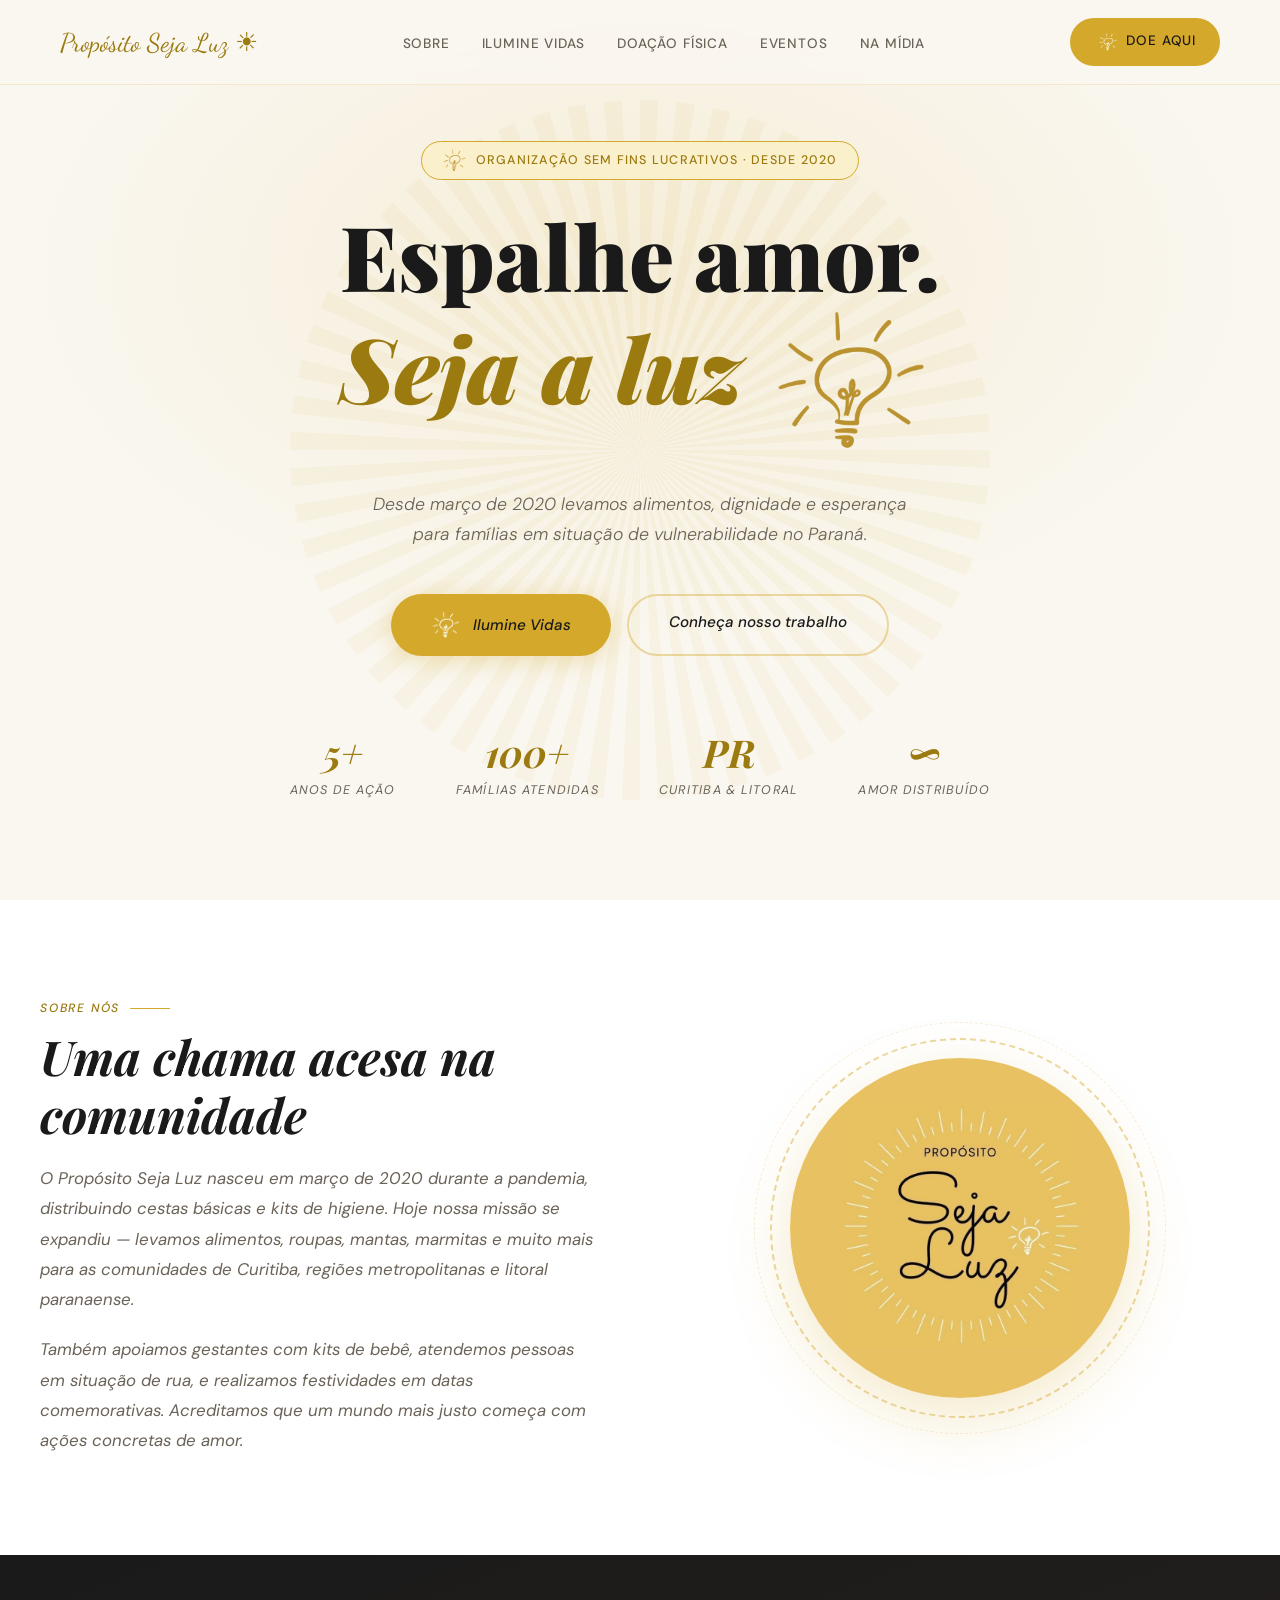
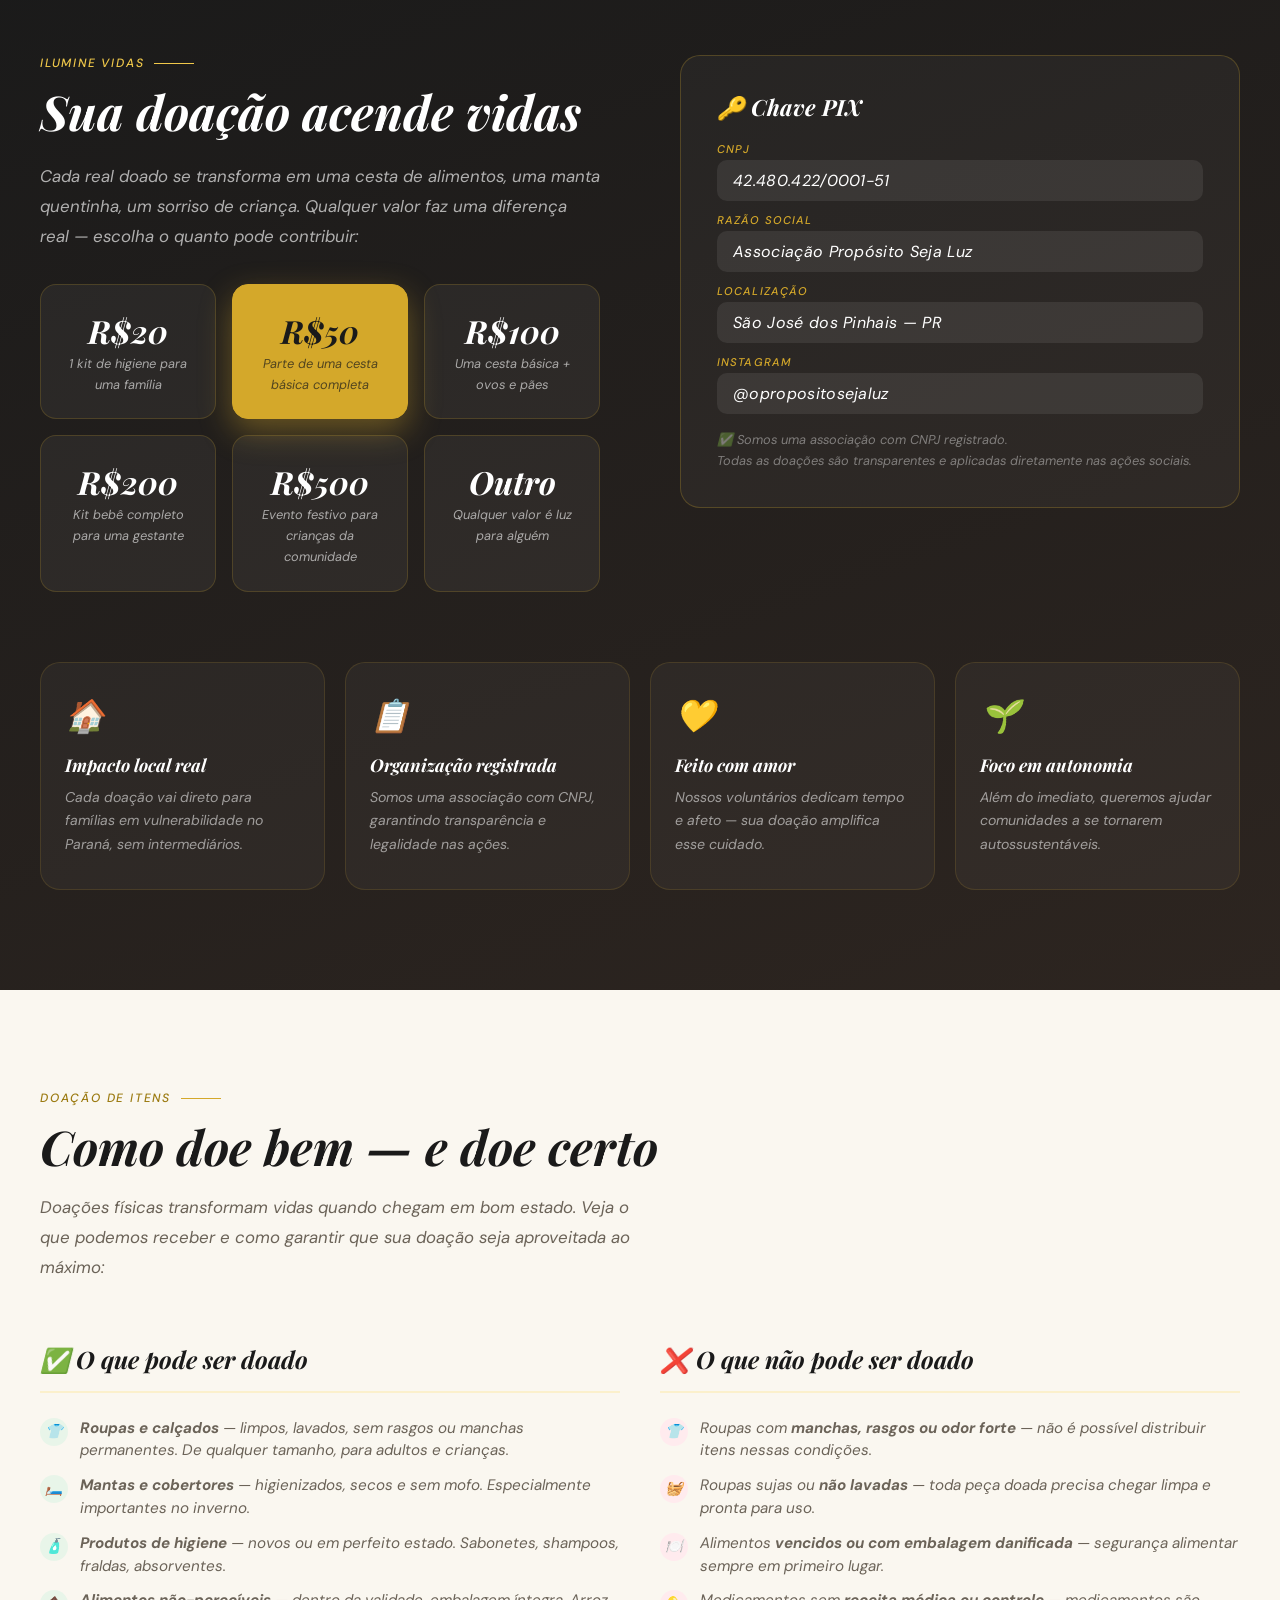
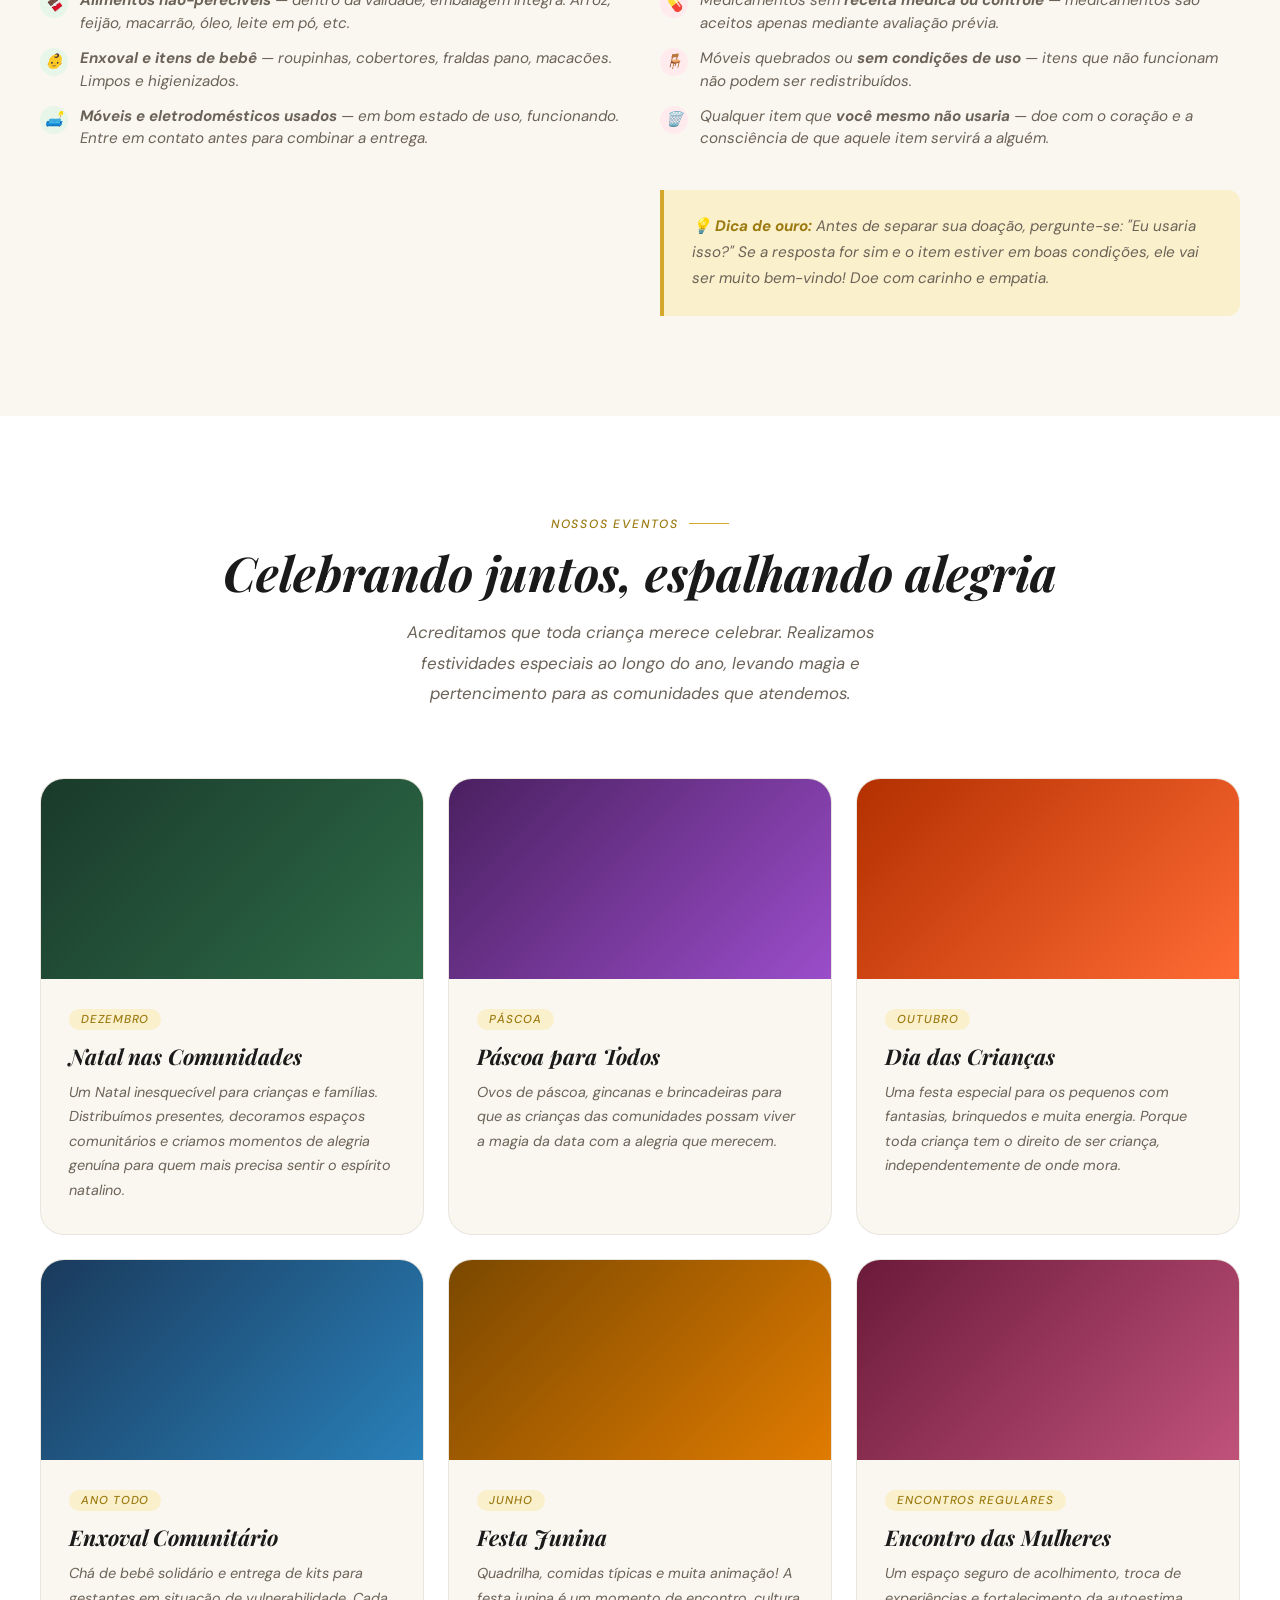
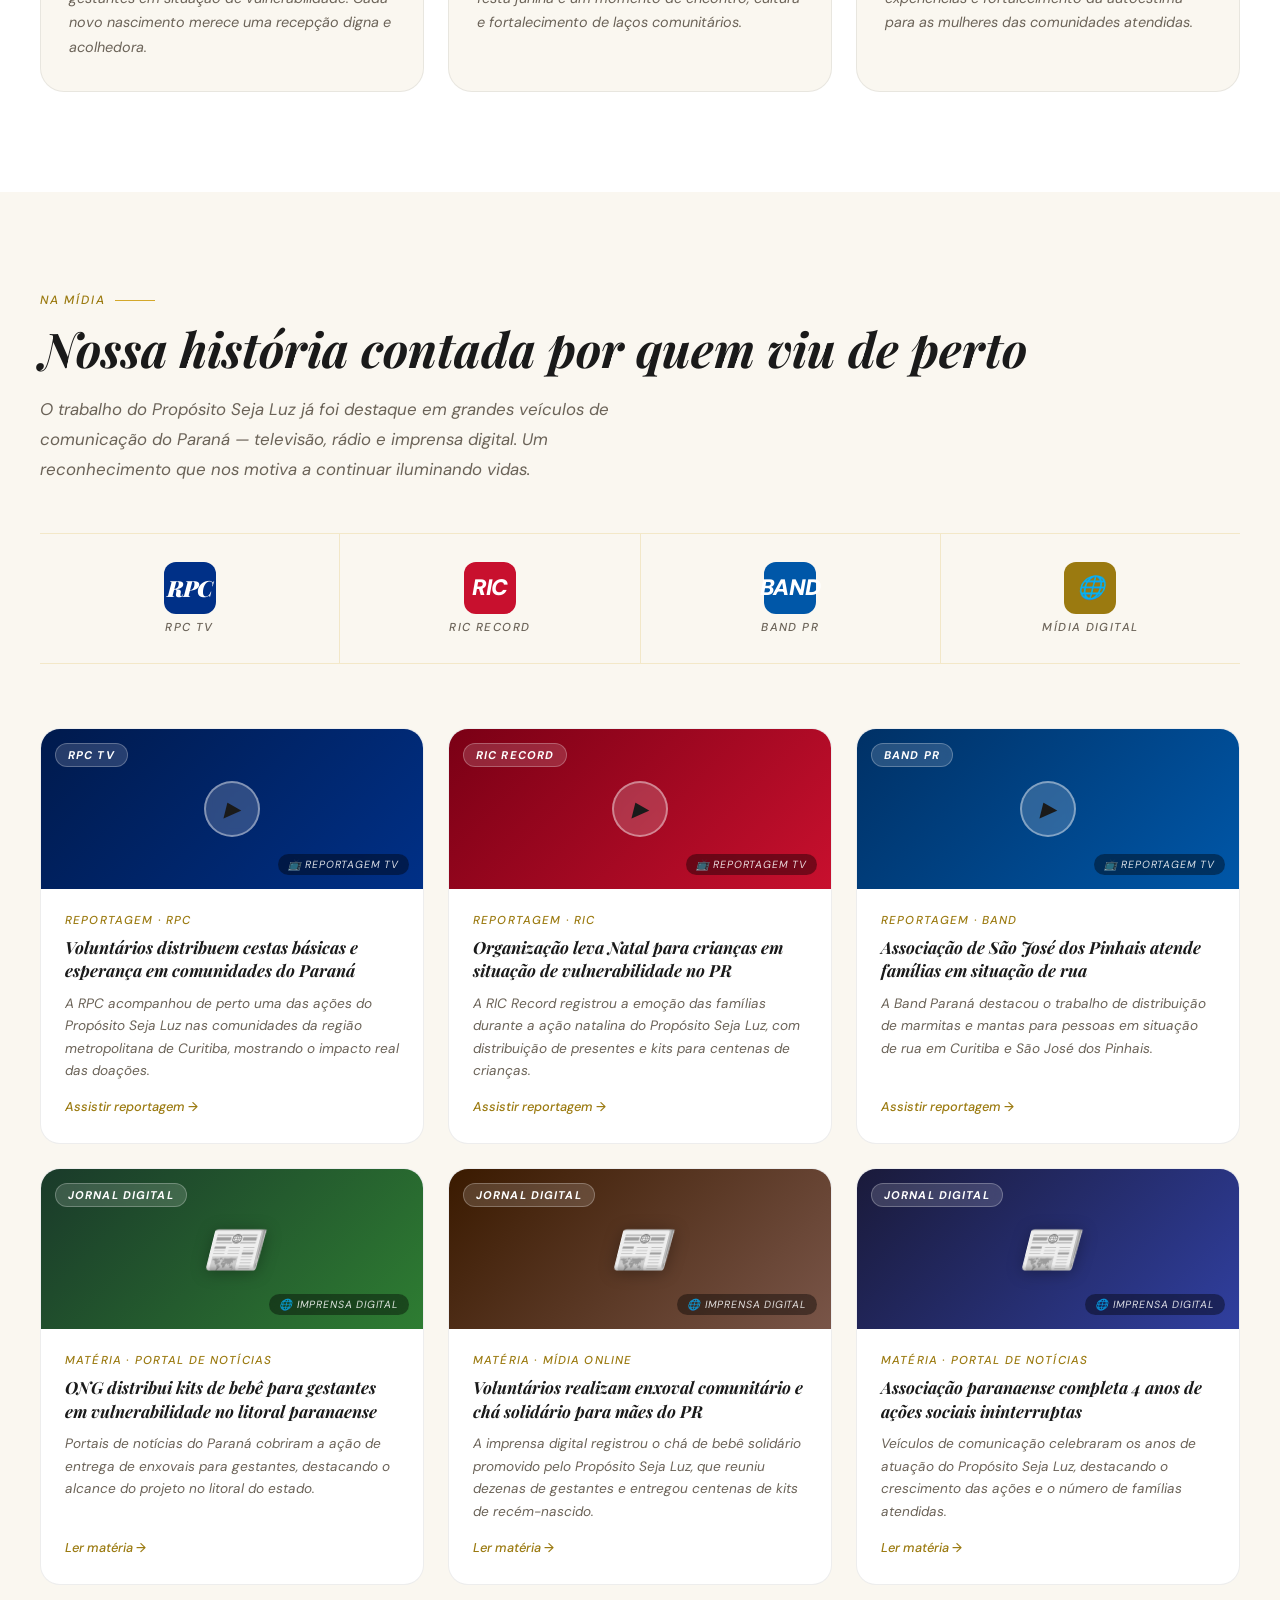
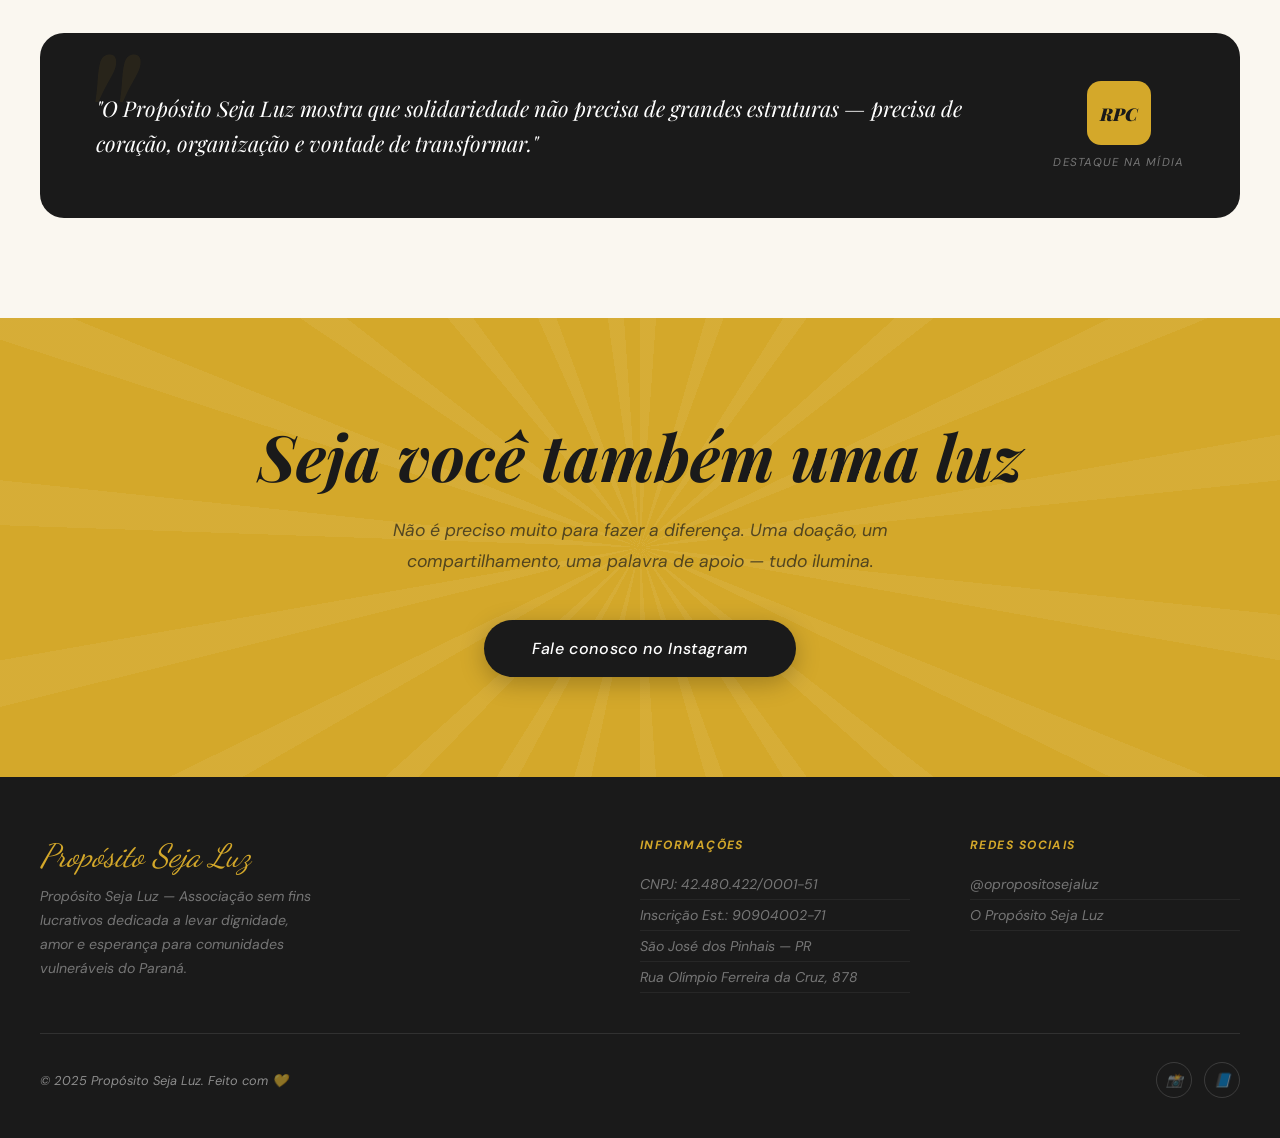
==== index_old.html @ 04f1e17e "style: logo central" ====
<!DOCTYPE html>
<html lang="pt-BR">
<head>
<meta charset="UTF-8">
<meta name="viewport" content="width=device-width, initial-scale=1.0">
<title>Propósito Seja Luz — Doe Amor, Espalhe Luz</title>
<link href="https://fonts.googleapis.com/css2?family=Playfair+Display:ital,wght@0,400;0,700;0,900;1,400&family=DM+Sans:wght@300;400;500&family=Dancing+Script:wght@700&display=swap" rel="stylesheet">
<style>
  :root {
    --gold: #D4A82A;
    --gold-light: #F0C84A;
    --gold-pale: #FBF0CC;
    --gold-dark: #9B7A10;
    --cream: #FAF7F0;
    --charcoal: #1A1A1A;
    --warm-gray: #6B6358;
    --white: #FFFFFF;
  }

  * { margin: 0; padding: 0; box-sizing: border-box; }

  html { scroll-behavior: smooth; }

  body {
    font-family: 'DM Sans', sans-serif;
    background: var(--cream);
    color: var(--charcoal);
    overflow-x: hidden;
  }

  /* ── NAV ── */
  nav {
    position: fixed; top: 0; width: 100%; z-index: 100;
    display: flex; align-items: center; justify-content: space-between;
    padding: 18px 60px;
    background: rgba(250,247,240,0.92);
    backdrop-filter: blur(12px);
    border-bottom: 1px solid rgba(212,168,42,0.2);
  }
  .nav-logo {
    font-family: 'Dancing Script', cursive;
    font-size: 1.6rem; color: var(--gold-dark);
    text-decoration: none;
  }
  .nav-links { display: flex; gap: 32px; list-style: none; }
  .nav-links a {
    font-size: 0.85rem; font-weight: 500; letter-spacing: 0.06em;
    text-transform: uppercase; color: var(--warm-gray);
    text-decoration: none; transition: color 0.3s;
  }
  .nav-links a:hover { color: var(--gold-dark); }
  .nav-cta {
    background: var(--gold); color: var(--charcoal);
    padding: 10px 24px; border-radius: 100px;
    font-size: 0.85rem; font-weight: 500; letter-spacing: 0.06em;
    text-transform: uppercase; text-decoration: none;
    transition: background 0.3s, transform 0.2s;
  }
  .nav-cta:hover { background: var(--gold-light); transform: translateY(-1px); }

  /* ── HERO ── */
  .hero {
    min-height: 100vh;
    display: flex; flex-direction: column; align-items: center; justify-content: center;
    text-align: center;
    padding: 120px 40px 80px;
    position: relative;
    overflow: hidden;
    background: var(--cream);
  }
  .hero::before {
    content: '';
    position: absolute; inset: 0;
    background: radial-gradient(ellipse 70% 60% at 50% 30%, rgba(212,168,42,0.12) 0%, transparent 70%);
    pointer-events: none;
  }
  .hero-rays {
    position: absolute; top: 50%; left: 50%;
    transform: translate(-50%, -50%);
    width: 700px; height: 700px;
    opacity: 0.06;
    animation: slowspin 40s linear infinite;
  }
  @keyframes slowspin { to { transform: translate(-50%, -50%) rotate(360deg); } }
  .hero-rays::before, .hero-rays::after {
    content: '';
    position: absolute; inset: 0; border-radius: 50%;
    background: repeating-conic-gradient(var(--gold) 0deg 3deg, transparent 3deg 12deg);
  }
  .hero-rays::after { transform: rotate(6deg); }

  .hero-badge {
    display: inline-block;
    background: var(--gold-pale); border: 1px solid var(--gold);
    color: var(--gold-dark);
    padding: 6px 20px; border-radius: 100px;
    font-size: 0.78rem; font-weight: 500; letter-spacing: 0.1em; text-transform: uppercase;
    margin-bottom: 28px;
    animation: fadeUp 0.8s ease both;
  }
  .hero h1 {
    font-family: 'Playfair Display', serif;
    font-size: clamp(3rem, 7vw, 6rem);
    line-height: 1.05; font-weight: 900;
    color: var(--charcoal);
    animation: fadeUp 0.8s 0.15s ease both;
  }
  .hero h1 em {
    font-style: italic; color: var(--gold-dark);
    display: block;
  }
  .hero-sub {
    max-width: 540px; margin: 28px auto 0;
    font-size: 1.1rem; font-weight: 300; line-height: 1.75;
    color: var(--warm-gray);
    animation: fadeUp 0.8s 0.3s ease both;
  }
  .hero-actions {
    display: flex; gap: 16px; justify-content: center; flex-wrap: wrap;
    margin-top: 44px;
    animation: fadeUp 0.8s 0.45s ease both;
  }
  .svg-bulb {
    width: 1.1em; height: 1.1em;
    vertical-align: middle; display: inline-block;
    color: currentColor; flex-shrink: 0;
  }
  .badge-bulb .svg-bulb { width: 14px; height: 14px; color: var(--gold-dark); }
  .btn-bulb .svg-bulb { width: 18px; height: 18px; color: var(--charcoal); }
  .nav-bulb .svg-bulb { width: 14px; height: 14px; color: var(--charcoal); }
  .hero h1 em .svg-bulb { width: 0.7em; height: 0.7em; color: var(--gold-dark); vertical-align: middle; }
  .cta-final h2 .svg-bulb { width: 0.75em; height: 0.75em; color: var(--charcoal); vertical-align: middle; }
  .why-icon .svg-bulb { width: 2rem; height: 2rem; color: var(--gold); }
  .btn-primary {
    background: var(--gold); color: var(--charcoal);
    padding: 16px 40px; border-radius: 100px;
    font-size: 0.95rem; font-weight: 500;
    text-decoration: none; border: none; cursor: pointer;
    transition: all 0.3s; display: inline-flex; align-items: center; gap: 8px;
    box-shadow: 0 4px 24px rgba(212,168,42,0.35);
  }
  .btn-primary:hover {
    background: var(--gold-light); transform: translateY(-2px);
    box-shadow: 0 8px 32px rgba(212,168,42,0.45);
  }
  .btn-secondary {
    background: transparent; color: var(--charcoal);
    padding: 16px 40px; border-radius: 100px;
    font-size: 0.95rem; font-weight: 500;
    text-decoration: none; border: 2px solid rgba(212,168,42,0.4); cursor: pointer;
    transition: all 0.3s;
  }
  .btn-secondary:hover {
    border-color: var(--gold); background: var(--gold-pale);
    transform: translateY(-2px);
  }

  .hero-stats {
    display: flex; gap: 60px; justify-content: center; flex-wrap: wrap;
    margin-top: 70px;
    animation: fadeUp 0.8s 0.6s ease both;
  }
  .hero-stat { text-align: center; }
  .hero-stat .num {
    font-family: 'Playfair Display', serif;
    font-size: 2.4rem; font-weight: 700; color: var(--gold-dark);
    display: block;
  }
  .hero-stat .label {
    font-size: 0.78rem; text-transform: uppercase; letter-spacing: 0.1em;
    color: var(--warm-gray); margin-top: 4px;
  }

  @keyframes fadeUp {
    from { opacity: 0; transform: translateY(24px); }
    to { opacity: 1; transform: translateY(0); }
  }

  /* ── SECTION COMMONS ── */
  section { padding: 100px 40px; }
  .section-label {
    font-size: 0.75rem; text-transform: uppercase; letter-spacing: 0.15em;
    color: var(--gold-dark); font-weight: 500; margin-bottom: 12px;
    display: flex; align-items: center; gap: 10px;
  }
  .section-label::after {
    content: ''; flex: 1; height: 1px; background: var(--gold);
    max-width: 40px;
  }
  h2 {
    font-family: 'Playfair Display', serif;
    font-size: clamp(2rem, 4vw, 3rem);
    font-weight: 700; line-height: 1.2;
    color: var(--charcoal);
  }

  /* ── ABOUT ── */
  .about {
    background: var(--white);
    display: grid; grid-template-columns: 1fr 1fr;
    gap: 80px; align-items: center;
    max-width: 1200px; margin: 0 auto;
  }
  .about-text p {
    font-size: 1.05rem; line-height: 1.8;
    color: var(--warm-gray); margin-top: 20px;
  }
  .about-visual {
    position: relative;
  }
  .about-logo-wrap {
    width: 340px; height: 340px;
    background: transparent;
    border-radius: 50%; margin: 0 auto;
    display: flex; align-items: center; justify-content: center;
    position: relative;
    box-shadow: 0 20px 60px rgba(212,168,42,0.25);
  }
  .about-logo-wrap::before {
    content: '';
    position: absolute; inset: -20px;
    border-radius: 50%;
    border: 2px dashed rgba(212,168,42,0.45);
    animation: slowspin 20s linear infinite;
  }
  .about-logo-wrap::after {
    content: '';
    position: absolute; inset: -36px;
    border-radius: 50%;
    border: 1px dashed rgba(212,168,42,0.2);
    animation: slowspin 30s linear infinite reverse;
  }
  .about-logo-img {
    width: 100%; height: 100%;
    border-radius: 50%;
    object-fit: cover;
    display: block;
  }

  /* ── DOAÇÃO SECTION ── */
  .donation-section {
    background: linear-gradient(160deg, var(--charcoal) 0%, #2D2520 100%);
    padding: 100px 40px;
  }
  .donation-section .section-label { color: var(--gold-light); }
  .donation-section .section-label::after { background: var(--gold-light); }
  .donation-section h2 { color: var(--white); }
  .donation-inner {
    max-width: 1200px; margin: 0 auto;
  }
  .donation-intro {
    display: grid; grid-template-columns: 1fr 1fr;
    gap: 80px; align-items: start; margin-bottom: 70px;
  }
  .donation-desc {
    font-size: 1.05rem; line-height: 1.8;
    color: rgba(255,255,255,0.65); margin-top: 20px;
  }

  /* Donation amount cards */
  .donation-amounts {
    display: grid; grid-template-columns: repeat(3, 1fr); gap: 16px;
    margin-top: 28px;
  }
  .amount-card {
    background: rgba(255,255,255,0.05);
    border: 1px solid rgba(212,168,42,0.2);
    border-radius: 16px; padding: 24px;
    text-align: center; cursor: pointer;
    transition: all 0.3s; text-decoration: none;
  }
  .amount-card:hover, .amount-card.featured {
    background: var(--gold);
    border-color: var(--gold);
    transform: translateY(-4px);
    box-shadow: 0 12px 32px rgba(212,168,42,0.4);
  }
  .amount-card .valor {
    font-family: 'Playfair Display', serif;
    font-size: 2rem; font-weight: 700; color: var(--white);
    display: block;
  }
  .amount-card:hover .valor, .amount-card.featured .valor { color: var(--charcoal); }
  .amount-card .impacto {
    font-size: 0.8rem; color: rgba(255,255,255,0.6);
    margin-top: 6px; line-height: 1.5;
  }
  .amount-card:hover .impacto, .amount-card.featured .impacto { color: var(--charcoal); opacity: 0.7; }

  /* PIX card */
  .pix-card {
    background: rgba(255,255,255,0.04);
    border: 1px solid rgba(212,168,42,0.25);
    border-radius: 20px; padding: 36px;
    margin-top: 0;
  }
  .pix-card h3 {
    font-family: 'Playfair Display', serif;
    font-size: 1.4rem; color: var(--white); margin-bottom: 20px;
    display: flex; align-items: center; gap: 10px;
  }
  .pix-info { display: flex; flex-direction: column; gap: 12px; }
  .pix-row {
    display: flex; flex-direction: column; gap: 4px;
  }
  .pix-row span:first-child {
    font-size: 0.7rem; text-transform: uppercase; letter-spacing: 0.1em;
    color: var(--gold); font-weight: 500;
  }
  .pix-row .pix-value {
    font-size: 1rem; color: var(--white); font-weight: 400;
    background: rgba(255,255,255,0.08);
    padding: 10px 16px; border-radius: 10px;
    letter-spacing: 0.02em;
  }
  .pix-note {
    font-size: 0.8rem; color: rgba(255,255,255,0.4);
    margin-top: 16px; line-height: 1.6;
  }

  /* why donate cards */
  .why-grid {
    display: grid; grid-template-columns: repeat(4, 1fr); gap: 20px;
    margin-top: 60px;
  }
  .why-card {
    background: rgba(255,255,255,0.04);
    border: 1px solid rgba(212,168,42,0.15);
    border-radius: 20px; padding: 32px 24px;
    transition: transform 0.3s, border-color 0.3s;
  }
  .why-card:hover {
    transform: translateY(-6px);
    border-color: rgba(212,168,42,0.4);
  }
  .why-icon { font-size: 2rem; margin-bottom: 16px; display: block; }
  .why-card h4 {
    font-family: 'Playfair Display', serif;
    font-size: 1.1rem; color: var(--white); margin-bottom: 10px;
  }
  .why-card p { font-size: 0.88rem; color: rgba(255,255,255,0.55); line-height: 1.7; }

  /* ── DOAÇÃO FÍSICA ── */
  .doacao-fisica {
    background: var(--cream); padding: 100px 40px;
  }
  .doacao-fisica-inner {
    max-width: 1200px; margin: 0 auto;
  }
  .fisica-header { margin-bottom: 60px; }
  .fisica-header p {
    font-size: 1.05rem; color: var(--warm-gray); line-height: 1.8;
    max-width: 600px; margin-top: 16px;
  }
  .fisica-grid {
    display: grid; grid-template-columns: 1fr 1fr; gap: 40px;
  }
  .fisica-col h3 {
    font-family: 'Playfair Display', serif;
    font-size: 1.5rem; color: var(--charcoal); margin-bottom: 24px;
    padding-bottom: 16px; border-bottom: 2px solid var(--gold-pale);
  }
  .check-list { list-style: none; display: flex; flex-direction: column; gap: 12px; }
  .check-list li {
    display: flex; align-items: flex-start; gap: 12px;
    font-size: 0.95rem; color: var(--warm-gray); line-height: 1.5;
  }
  .check-list li .icon {
    width: 28px; height: 28px; border-radius: 50%;
    display: flex; align-items: center; justify-content: center;
    font-size: 0.9rem; flex-shrink: 0; margin-top: 1px;
  }
  .icon-yes { background: #E8F5E9; color: #2E7D32; }
  .icon-no  { background: #FFEBEE; color: #C62828; }

  .fisica-tip {
    background: var(--gold-pale);
    border-left: 4px solid var(--gold);
    border-radius: 0 12px 12px 0;
    padding: 24px 28px;
    margin-top: 40px;
    font-size: 0.95rem; color: var(--warm-gray); line-height: 1.7;
  }
  .fisica-tip strong { color: var(--gold-dark); }

  /* ── EVENTOS ── */
  .eventos {
    background: var(--white); padding: 100px 40px;
  }
  .eventos-inner { max-width: 1200px; margin: 0 auto; }
  .eventos-header { text-align: center; margin-bottom: 70px; }
  .eventos-header p {
    font-size: 1.05rem; color: var(--warm-gray); line-height: 1.8;
    max-width: 560px; margin: 16px auto 0;
  }

  .eventos-grid {
    display: grid; grid-template-columns: repeat(3, 1fr); gap: 24px;
  }
  .evento-card {
    border-radius: 24px; overflow: hidden;
    border: 1px solid rgba(0,0,0,0.07);
    transition: transform 0.35s, box-shadow 0.35s;
    background: var(--cream);
  }
  .evento-card:hover {
    transform: translateY(-8px);
    box-shadow: 0 20px 50px rgba(0,0,0,0.1);
  }
  .evento-card:first-child { grid-column: span 1; }
  .evento-card-img {
    height: 200px;
    display: flex; align-items: center; justify-content: center;
    font-size: 5rem;
    position: relative; overflow: hidden;
  }
  .evento-card:first-child .evento-card-img { height: 200px; }
  .img-natal    { background: linear-gradient(135deg, #1a3a2a 0%, #2d6b48 100%); }
  .img-pascoa   { background: linear-gradient(135deg, #4a2060 0%, #9b4dca 100%); }
  .img-criancas { background: linear-gradient(135deg, #b33000 0%, #ff6b35 100%); }
  .img-enxoval  { background: linear-gradient(135deg, #1a3a5c 0%, #2980b9 100%); }
  .img-junina   { background: linear-gradient(135deg, #7a4800 0%, #e07b00 100%); }
  .img-mulheres { background: linear-gradient(135deg, #6b1a3a 0%, #c0527a 100%); }

  .evento-emoji {
    font-size: 4.5rem;
    filter: drop-shadow(0 4px 12px rgba(0,0,0,0.3));
    animation: float 4s ease-in-out infinite;
  }
  @keyframes float {
    0%, 100% { transform: translateY(0); }
    50% { transform: translateY(-8px); }
  }
  .evento-body { padding: 28px 28px 32px; }
  .evento-tag {
    display: inline-block;
    background: var(--gold-pale); color: var(--gold-dark);
    padding: 3px 12px; border-radius: 100px;
    font-size: 0.72rem; font-weight: 500; letter-spacing: 0.08em; text-transform: uppercase;
    margin-bottom: 12px;
  }
  .evento-body h3 {
    font-family: 'Playfair Display', serif;
    font-size: 1.35rem; color: var(--charcoal); margin-bottom: 10px;
  }
  .evento-body p {
    font-size: 0.9rem; color: var(--warm-gray); line-height: 1.7;
  }

  /* ── CTA FINAL ── */
  .cta-final {
    background: var(--gold);
    padding: 100px 40px;
    text-align: center;
    position: relative; overflow: hidden;
  }
  .cta-final::before {
    content: '';
    position: absolute; inset: 0;
    background: repeating-conic-gradient(rgba(255,255,255,0.06) 0deg 4deg, transparent 4deg 16deg);
    pointer-events: none;
  }
  .cta-final h2 {
    font-family: 'Playfair Display', serif;
    font-size: clamp(2.2rem, 5vw, 4rem);
    color: var(--charcoal); position: relative;
  }
  .cta-final p {
    font-size: 1.1rem; color: rgba(26,26,26,0.7);
    max-width: 500px; margin: 20px auto 44px;
    line-height: 1.75; position: relative;
  }
  .cta-final .btn-dark {
    background: var(--charcoal); color: var(--white);
    padding: 18px 48px; border-radius: 100px;
    font-size: 1rem; font-weight: 500; letter-spacing: 0.04em;
    text-decoration: none; display: inline-flex; align-items: center; gap: 10px;
    transition: all 0.3s; position: relative;
    box-shadow: 0 6px 24px rgba(0,0,0,0.25);
  }
  .cta-final .btn-dark:hover {
    background: #2d2520; transform: translateY(-2px);
    box-shadow: 0 12px 36px rgba(0,0,0,0.35);
  }

  /* ── FOOTER ── */
  footer {
    background: var(--charcoal);
    padding: 60px 40px 40px;
    color: rgba(255,255,255,0.5);
  }
  .footer-inner {
    max-width: 1200px; margin: 0 auto;
    display: grid; grid-template-columns: 2fr 1fr 1fr;
    gap: 60px; padding-bottom: 40px;
    border-bottom: 1px solid rgba(255,255,255,0.1);
  }
  .footer-brand .name {
    font-family: 'Dancing Script', cursive;
    font-size: 2rem; color: var(--gold); display: block; margin-bottom: 10px;
  }
  .footer-brand p {
    font-size: 0.88rem; line-height: 1.7;
    color: rgba(255,255,255,0.4); max-width: 280px;
  }
  .footer-col h4 {
    font-size: 0.75rem; text-transform: uppercase; letter-spacing: 0.12em;
    color: var(--gold); margin-bottom: 16px;
  }
  .footer-col ul { list-style: none; }
  .footer-col ul li {
    font-size: 0.88rem; color: rgba(255,255,255,0.4);
    padding: 6px 0; border-bottom: 1px solid rgba(255,255,255,0.06);
  }
  .footer-bottom {
    max-width: 1200px; margin: 28px auto 0;
    display: flex; justify-content: space-between; align-items: center;
    font-size: 0.8rem;
  }
  .social-links { display: flex; gap: 12px; }
  .social-link {
    width: 36px; height: 36px; border-radius: 50%;
    border: 1px solid rgba(255,255,255,0.15);
    display: flex; align-items: center; justify-content: center;
    color: rgba(255,255,255,0.5); text-decoration: none; font-size: 0.85rem;
    transition: all 0.3s;
  }
  .social-link:hover { background: var(--gold); border-color: var(--gold); color: var(--charcoal); }

  /* ── MÍDIA ── */
  .midia {
    background: var(--cream);
    padding: 100px 40px;
  }
  .midia-inner { max-width: 1200px; margin: 0 auto; }
  .midia-header { margin-bottom: 20px; }
  .midia-header p {
    font-size: 1.05rem; color: var(--warm-gray); line-height: 1.8;
    max-width: 600px; margin-top: 16px;
  }

  /* Logos row */
  .midia-logos {
    display: flex; align-items: center; gap: 0;
    margin: 48px 0 64px;
    border-top: 1px solid rgba(212,168,42,0.2);
    border-bottom: 1px solid rgba(212,168,42,0.2);
    overflow: hidden;
  }
  .midia-logo-item {
    flex: 1; padding: 28px 32px;
    display: flex; align-items: center; justify-content: center;
    border-right: 1px solid rgba(212,168,42,0.2);
    transition: background 0.3s;
  }
  .midia-logo-item:last-child { border-right: none; }
  .midia-logo-item:hover { background: var(--gold-pale); }
  .midia-logo-badge {
    display: flex; flex-direction: column; align-items: center; gap: 6px;
  }
  .midia-logo-badge .canal-icon {
    width: 52px; height: 52px; border-radius: 12px;
    display: flex; align-items: center; justify-content: center;
    font-size: 1.4rem; font-weight: 900;
    letter-spacing: -0.03em;
  }
  .icon-rpc  { background: #003087; color: #fff; font-size: 1rem; font-family: 'Playfair Display', serif; }
  .icon-ric  { background: #C8102E; color: #fff; font-size: 1rem; font-family: 'DM Sans', sans-serif; font-weight: 700; }
  .icon-band { background: #0057A8; color: #fff; font-size: 0.85rem; font-family: 'DM Sans', sans-serif; font-weight: 700; }
  .icon-web  { background: var(--gold-dark); color: #fff; font-size: 1rem; }
  .midia-logo-badge .canal-nome {
    font-size: 0.72rem; text-transform: uppercase; letter-spacing: 0.12em;
    color: var(--warm-gray); font-weight: 500;
  }

  /* Cards de reportagem */
  .midia-grid {
    display: grid;
    grid-template-columns: repeat(3, 1fr);
    gap: 24px;
  }
  .midia-card {
    background: var(--white);
    border: 1px solid rgba(0,0,0,0.07);
    border-radius: 20px; overflow: hidden;
    transition: transform 0.35s, box-shadow 0.35s;
    text-decoration: none; color: inherit;
    display: flex; flex-direction: column;
  }
  .midia-card:hover {
    transform: translateY(-6px);
    box-shadow: 0 16px 44px rgba(0,0,0,0.1);
  }
  .midia-card-thumb {
    height: 160px;
    display: flex; align-items: center; justify-content: center;
    position: relative; overflow: hidden;
    flex-shrink: 0;
  }
  .thumb-rpc  { background: linear-gradient(135deg, #001a4d 0%, #003087 100%); }
  .thumb-ric  { background: linear-gradient(135deg, #7a0015 0%, #C8102E 100%); }
  .thumb-band { background: linear-gradient(135deg, #003166 0%, #0057A8 100%); }
  .thumb-web1 { background: linear-gradient(135deg, #1a3a2a 0%, #2E7D32 100%); }
  .thumb-web2 { background: linear-gradient(135deg, #3a1a00 0%, #795548 100%); }
  .thumb-web3 { background: linear-gradient(135deg, #1a1a3a 0%, #303F9F 100%); }

  .midia-card-thumb .play-btn {
    width: 56px; height: 56px; border-radius: 50%;
    background: rgba(255,255,255,0.18); border: 2px solid rgba(255,255,255,0.4);
    display: flex; align-items: center; justify-content: center;
    font-size: 1.3rem;
    backdrop-filter: blur(4px);
    transition: background 0.3s, transform 0.3s;
  }
  .midia-card:hover .play-btn {
    background: rgba(255,255,255,0.32); transform: scale(1.1);
  }
  .midia-card-thumb .news-icon {
    font-size: 3rem;
    filter: drop-shadow(0 2px 8px rgba(0,0,0,0.3));
  }
  .midia-card-thumb .canal-tag {
    position: absolute; top: 14px; left: 14px;
    background: rgba(255,255,255,0.15); backdrop-filter: blur(8px);
    border: 1px solid rgba(255,255,255,0.25);
    padding: 4px 12px; border-radius: 100px;
    font-size: 0.7rem; font-weight: 700; letter-spacing: 0.1em;
    color: #fff; text-transform: uppercase;
  }
  .midia-card-thumb .tipo-tag {
    position: absolute; bottom: 14px; right: 14px;
    background: rgba(0,0,0,0.4); backdrop-filter: blur(8px);
    padding: 4px 10px; border-radius: 100px;
    font-size: 0.65rem; letter-spacing: 0.08em;
    color: rgba(255,255,255,0.85); text-transform: uppercase;
  }

  .midia-card-body { padding: 24px 24px 28px; flex: 1; display: flex; flex-direction: column; }
  .midia-card-body .data {
    font-size: 0.72rem; text-transform: uppercase; letter-spacing: 0.1em;
    color: var(--gold-dark); margin-bottom: 8px; font-weight: 500;
  }
  .midia-card-body h4 {
    font-family: 'Playfair Display', serif;
    font-size: 1.05rem; color: var(--charcoal);
    line-height: 1.4; margin-bottom: 10px;
  }
  .midia-card-body p {
    font-size: 0.85rem; color: var(--warm-gray); line-height: 1.65; flex: 1;
  }
  .midia-card-link {
    display: inline-flex; align-items: center; gap: 6px;
    font-size: 0.8rem; font-weight: 500; color: var(--gold-dark);
    margin-top: 16px; text-decoration: none;
    transition: gap 0.2s;
  }
  .midia-card:hover .midia-card-link { gap: 10px; }

  /* Destaque quote */
  .midia-quote {
    background: var(--charcoal);
    border-radius: 24px; padding: 48px 56px;
    margin-top: 48px;
    display: flex; align-items: center; gap: 48px;
    position: relative; overflow: hidden;
  }
  .midia-quote::before {
    content: '"';
    position: absolute; top: -20px; left: 24px;
    font-family: 'Playfair Display', serif;
    font-size: 14rem; color: rgba(212,168,42,0.08);
    line-height: 1; pointer-events: none;
  }
  .midia-quote-text {
    flex: 1;
    font-family: 'Playfair Display', serif;
    font-size: 1.35rem; font-style: italic;
    color: var(--white); line-height: 1.6;
  }
  .midia-quote-source {
    display: flex; flex-direction: column; align-items: center; gap: 10px;
    flex-shrink: 0;
  }
  .midia-quote-source .source-logo {
    width: 64px; height: 64px; border-radius: 14px;
    background: var(--gold); display: flex; align-items: center; justify-content: center;
    font-weight: 900; font-size: 1.1rem; color: var(--charcoal);
    font-family: 'Playfair Display', serif;
  }
  .midia-quote-source span {
    font-size: 0.72rem; text-transform: uppercase; letter-spacing: 0.1em;
    color: rgba(255,255,255,0.4);
  }

  @media (max-width: 900px) {
    .midia-grid { grid-template-columns: 1fr; }
    .midia-logos { flex-wrap: wrap; }
    .midia-logo-item { flex: 1 0 45%; border-right: none; border-bottom: 1px solid rgba(212,168,42,0.2); }
    .midia-quote { flex-direction: column; gap: 28px; padding: 36px 28px; }
    .midia-quote::before { font-size: 8rem; }
  }

  /* ── SCROLL REVEAL ── */
  .reveal {
    opacity: 0; transform: translateY(32px);
    transition: opacity 0.8s ease, transform 0.8s ease;
  }
  .reveal.visible { opacity: 1; transform: none; }

  /* ── RESPONSIVE ── */
  @media (max-width: 900px) {
    nav { padding: 16px 24px; }
    .nav-links { display: none; }
    .about, .donation-intro, .fisica-grid, .footer-inner {
      grid-template-columns: 1fr; gap: 40px;
    }
    .eventos-grid { grid-template-columns: 1fr; }
    .evento-card:first-child { grid-column: span 1; }
    .why-grid { grid-template-columns: 1fr 1fr; }
    .donation-amounts { grid-template-columns: repeat(2, 1fr); }
    .hero-stats { gap: 30px; }
  }
  @media (max-width: 560px) {
    section { padding: 70px 24px; }
    .why-grid { grid-template-columns: 1fr; }
    .donation-amounts { grid-template-columns: 1fr 1fr; }
    .hero-stats { gap: 20px; }
    .hero-stat .num { font-size: 1.8rem; }
  }
</style>
</head>
<body>

<!-- NAV -->
<nav>
  <a href="#" class="nav-logo">Propósito Seja Luz ☀</a>
  <ul class="nav-links">
    <li><a href="#sobre">Sobre</a></li>
    <li><a href="#doe">Ilumine Vidas</a></li>
    <li><a href="#fisica">Doação Física</a></li>
    <li><a href="#eventos">Eventos</a></li>
    <li><a href="#midia">Na Mídia</a></li>
  </ul>
  <a href="#doe" class="nav-cta">
   <span class="nav-bulb">
    <!--<svg class="svg-bulb" viewBox="0 0 24 24" fill="none" xmlns="http://www.w3.org/2000/svg"><path d="M12 2C8.13 2 5 5.13 5 9c0 2.38 1.19 4.47 3 5.74V17c0 .55.45 1 1 1h6c.55 0 1-.45 1-1v-2.26c1.81-1.27 3-3.36 3-5.74 0-3.87-3.13-7-7-7z" fill="currentColor" opacity="0.9"/><path d="M9 21c0 .55.45 1 1 1h4c.55 0 1-.45 1-1v-1H9v1z" fill="currentColor"/><line x1="9" y1="17" x2="15" y2="17" stroke="currentColor" stroke-width="1.5" stroke-linecap="round"/><line x1="12" y1="2" x2="12" y2="0.5" stroke="currentColor" stroke-width="1.5" stroke-linecap="round"/><line x1="4.22" y1="4.22" x2="3.1" y2="3.1" stroke="currentColor" stroke-width="1.5" stroke-linecap="round"/><line x1="19.78" y1="4.22" x2="20.9" y2="3.1" stroke="currentColor" stroke-width="1.5" stroke-linecap="round"/><line x1="2" y1="9" x2="0.5" y2="9" stroke="currentColor" stroke-width="1.5" stroke-linecap="round"/><line x1="22" y1="9" x2="23.5" y2="9" stroke="currentColor" stroke-width="1.5" stroke-linecap="round"/></svg> -->
  <img src="img/icon_bulb.png" class="svg-bulb" alt="lâmpada" 
  style="width:20px; height:20px; vertical-align:middle; margin:4px; filter: brightness(0) saturate(0%) invert(100%) sepia(0%) hue-rotate(50deg) brightness(600%);">
  </span> doe aqui</a>
</nav>

<!-- HERO -->
<section class="hero">
  <div class="hero-rays"></div>
  <div class="hero-badge">
  <span class="badge-bulb">
    <!-- <svg class="svg-bulb" viewBox="0 0 24 24" fill="none" xmlns="http://www.w3.org/2000/svg"><path d="M12 2C8.13 2 5 5.13 5 9c0 2.38 1.19 4.47 3 5.74V17c0 .55.45 1 1 1h6c.55 0 1-.45 1-1v-2.26c1.81-1.27 3-3.36 3-5.74 0-3.87-3.13-7-7-7z" fill="currentColor" opacity="0.9"/><path d="M9 21c0 .55.45 1 1 1h4c.55 0 1-.45 1-1v-1H9v1z" fill="currentColor"/><line x1="9" y1="17" x2="15" y2="17" stroke="currentColor" stroke-width="1.5" stroke-linecap="round"/><line x1="12" y1="2" x2="12" y2="0.5" stroke="currentColor" stroke-width="1.5" stroke-linecap="round"/><line x1="4.22" y1="4.22" x2="3.1" y2="3.1" stroke="currentColor" stroke-width="1.5" stroke-linecap="round"/><line x1="19.78" y1="4.22" x2="20.9" y2="3.1" stroke="currentColor" stroke-width="1.5" stroke-linecap="round"/><line x1="2" y1="9" x2="0.5" y2="9" stroke="currentColor" stroke-width="1.5" stroke-linecap="round"/><line x1="22" y1="9" x2="23.5" y2="9" stroke="currentColor" stroke-width="1.5" stroke-linecap="round"/> </svg>-->
      
          <img src="img/icon_bulb.png" class="svg-bulb" alt="lâmpada" 
  style="width:25px; height:25px; vertical-align:middle; margin-right:4px; filter: brightness(0) saturate(100%) invert(58%) sepia(52%) saturate(500%) hue-rotate(5deg) brightness(90%);">
  </span>
  
  Organização sem fins lucrativos · Desde 2020</div>
  <h1>
    Espalhe amor.<br>
    <em>Seja a luz 
      <img src="img/icon_bulb.png" class="svg-bulb" alt="lâmpada" 
        style="width:18%; height:18%; vertical-align:middle; margin-right:4px; filter: brightness(0) saturate(100%) invert(58%) sepia(52%) saturate(500%) hue-rotate(5deg) brightness(90%);">
      <!-- <svg class="svg-bulb" viewBox="0 0 24 24" fill="none" xmlns="http://www.w3.org/2000/svg"><path d="M12 2C8.13 2 5 5.13 5 9c0 2.38 1.19 4.47 3 5.74V17c0 .55.45 1 1 1h6c.55 0 1-.45 1-1v-2.26c1.81-1.27 3-3.36 3-5.74 0-3.87-3.13-7-7-7z" fill="currentColor" opacity="0.9"/><path d="M9 21c0 .55.45 1 1 1h4c.55 0 1-.45 1-1v-1H9v1z" fill="currentColor"/><line x1="9" y1="17" x2="15" y2="17" stroke="currentColor" stroke-width="1.5" stroke-linecap="round"/><line x1="12" y1="2" x2="12" y2="0.5" stroke="currentColor" stroke-width="1.5" stroke-linecap="round"/><line x1="4.22" y1="4.22" x2="3.1" y2="3.1" stroke="currentColor" stroke-width="1.5" stroke-linecap="round"/><line x1="19.78" y1="4.22" x2="20.9" y2="3.1" stroke="currentColor" stroke-width="1.5" stroke-linecap="round"/><line x1="2" y1="9" x2="0.5" y2="9" stroke="currentColor" stroke-width="1.5" stroke-linecap="round"/><line x1="22" y1="9" x2="23.5" y2="9" stroke="currentColor" stroke-width="1.5" stroke-linecap="round"/></svg></em> -->
  </h1>
  <p class="hero-sub">
    Desde março de 2020 levamos alimentos, dignidade e esperança para famílias em situação de vulnerabilidade no Paraná.
  </p>
  <div class="hero-actions">
    <a href="#doe" class="btn-primary">
      <span class="btn-bulb">
        <img src="img/icon_bulb.png" class="svg-bulb" alt="lâmpada" 
  style="width:30px; height:30px; vertical-align:middle; margin-right:4px; filter: brightness(0) saturate(50%) invert(58%) sepia(0%) saturate(50%) hue-rotate(55deg) brightness(600%);">
        <!-- <svg class="svg-bulb" viewBox="0 0 24 24" fill="none" xmlns="http://www.w3.org/2000/svg"><path d="M12 2C8.13 2 5 5.13 5 9c0 2.38 1.19 4.47 3 5.74V17c0 .55.45 1 1 1h6c.55 0 1-.45 1-1v-2.26c1.81-1.27 3-3.36 3-5.74 0-3.87-3.13-7-7-7z" fill="currentColor" opacity="0.9"/><path d="M9 21c0 .55.45 1 1 1h4c.55 0 1-.45 1-1v-1H9v1z" fill="currentColor"/><line x1="9" y1="17" x2="15" y2="17" stroke="currentColor" stroke-width="1.5" stroke-linecap="round"/><line x1="12" y1="2" x2="12" y2="0.5" stroke="currentColor" stroke-width="1.5" stroke-linecap="round"/><line x1="4.22" y1="4.22" x2="3.1" y2="3.1" stroke="currentColor" stroke-width="1.5" stroke-linecap="round"/><line x1="19.78" y1="4.22" x2="20.9" y2="3.1" stroke="currentColor" stroke-width="1.5" stroke-linecap="round"/><line x1="2" y1="9" x2="0.5" y2="9" stroke="currentColor" stroke-width="1.5" stroke-linecap="round"/><line x1="22" y1="9" x2="23.5" y2="9" stroke="currentColor" stroke-width="1.5" stroke-linecap="round"/></svg> -->
      </span> Ilumine Vidas</a>
    <a href="#sobre" class="btn-secondary">Conheça nosso trabalho</a>
  </div>
  <div class="hero-stats">
    <div class="hero-stat">
      <span class="num">5+</span>
      <span class="label">anos de ação</span>
    </div>
    <div class="hero-stat">
      <span class="num">100+</span>
      <span class="label">famílias atendidas</span>
    </div>
    <div class="hero-stat">
      <span class="num">PR</span>
      <span class="label">Curitiba & litoral</span>
    </div>
    <div class="hero-stat">
      <span class="num">∞</span>
      <span class="label">amor distribuído</span>
    </div>
  </div>
</section>

<!-- SOBRE -->
<section id="sobre" style="padding: 100px 40px; background: var(--white);">
  <div class="about reveal">
    <div class="about-text">
      <div class="section-label">Sobre nós</div>
      <h2>Uma chama acesa na comunidade</h2>
      <p>
        O Propósito Seja Luz nasceu em março de 2020 durante a pandemia, distribuindo cestas básicas e kits de higiene. Hoje nossa missão se expandiu — levamos alimentos, roupas, mantas, marmitas e muito mais para as comunidades de Curitiba, regiões metropolitanas e litoral paranaense.
      </p>
      <p>
        Também apoiamos gestantes com kits de bebê, atendemos pessoas em situação de rua, e realizamos festividades em datas comemorativas. Acreditamos que um mundo mais justo começa com ações concretas de amor.
      </p>
    </div>
    <div class="about-visual">
      <div class="about-logo-wrap">
        <img src="[data-uri]" alt="Propósito Seja Luz" class="about-logo-img" />
      </div>
    </div>
  </div>
</section>

<!-- DOAÇÃO FINANCEIRA -->
<section id="doe" class="donation-section">
  <div class="donation-inner">
    <div class="donation-intro reveal">
      <div>
        <div class="section-label">Ilumine Vidas</div>
        <h2 style="color: var(--white);">Sua doação acende vidas</h2>
        <p class="donation-desc">
          Cada real doado se transforma em uma cesta de alimentos, uma manta quentinha, um sorriso de criança. Qualquer valor faz uma diferença real — escolha o quanto pode contribuir:
        </p>
        <div class="donation-amounts" style="margin-top: 32px;">
          <a href="#contato" class="amount-card">
            <span class="valor">R$20</span>
            <span class="impacto">1 kit de higiene para uma família</span>
          </a>
          <a href="#contato" class="amount-card featured">
            <span class="valor">R$50</span>
            <span class="impacto">Parte de uma cesta básica completa</span>
          </a>
          <a href="#contato" class="amount-card">
            <span class="valor">R$100</span>
            <span class="impacto">Uma cesta básica + ovos e pães</span>
          </a>
          <a href="#contato" class="amount-card">
            <span class="valor">R$200</span>
            <span class="impacto">Kit bebê completo para uma gestante</span>
          </a>
          <a href="#contato" class="amount-card">
            <span class="valor">R$500</span>
            <span class="impacto">Evento festivo para crianças da comunidade</span>
          </a>
          <a href="#contato" class="amount-card">
            <span class="valor">Outro</span>
            <span class="impacto">Qualquer valor é luz para alguém</span>
          </a>
        </div>
      </div>
      <div class="pix-card reveal">
        <h3>🔑 Chave PIX</h3>
        <div class="pix-info">
          <div class="pix-row">
            <span>CNPJ</span>
            <span class="pix-value">42.480.422/0001-51</span>
          </div>
          <div class="pix-row">
            <span>Razão Social</span>
            <span class="pix-value">Associação Propósito Seja Luz</span>
          </div>
          <div class="pix-row">
            <span>Localização</span>
            <span class="pix-value">São José dos Pinhais — PR</span>
          </div>
          <div class="pix-row">
            <span>Instagram</span>
            <span class="pix-value">@opropositosejaluz</span>
          </div>
        </div>
        <p class="pix-note">
          ✅ Somos uma associação com CNPJ registrado.<br>
          Todas as doações são transparentes e aplicadas diretamente nas ações sociais.
        </p>
      </div>
    </div>

    <div class="why-grid reveal">
      <div class="why-card">
        <span class="why-icon">🏠</span>
        <h4>Impacto local real</h4>
        <p>Cada doação vai direto para famílias em vulnerabilidade no Paraná, sem intermediários.</p>
      </div>
      <div class="why-card">
        <span class="why-icon">📋</span>
        <h4>Organização registrada</h4>
        <p>Somos uma associação com CNPJ, garantindo transparência e legalidade nas ações.</p>
      </div>
      <div class="why-card">
        <span class="why-icon">💛</span>
        <h4>Feito com amor</h4>
        <p>Nossos voluntários dedicam tempo e afeto — sua doação amplifica esse cuidado.</p>
      </div>
      <div class="why-card">
        <span class="why-icon">🌱</span>
        <h4>Foco em autonomia</h4>
        <p>Além do imediato, queremos ajudar comunidades a se tornarem autossustentáveis.</p>
      </div>
    </div>
  </div>
</section>

<!-- DOAÇÃO FÍSICA -->
<section id="fisica" class="doacao-fisica">
  <div class="doacao-fisica-inner">
    <div class="fisica-header reveal">
      <div class="section-label">Doação de Itens</div>
      <h2>Como doe bem — e doe certo</h2>
      <p>
        Doações físicas transformam vidas quando chegam em bom estado. Veja o que podemos receber e como garantir que sua doação seja aproveitada ao máximo:
      </p>
    </div>

    <div class="fisica-grid reveal">
      <div class="fisica-col">
        <h3>✅ O que pode ser doado</h3>
        <ul class="check-list">
          <li>
            <span class="icon icon-yes">👕</span>
            <span><strong>Roupas e calçados</strong> — limpos, lavados, sem rasgos ou manchas permanentes. De qualquer tamanho, para adultos e crianças.</span>
          </li>
          <li>
            <span class="icon icon-yes">🛏️</span>
            <span><strong>Mantas e cobertores</strong> — higienizados, secos e sem mofo. Especialmente importantes no inverno.</span>
          </li>
          <li>
            <span class="icon icon-yes">🧴</span>
            <span><strong>Produtos de higiene</strong> — novos ou em perfeito estado. Sabonetes, shampoos, fraldas, absorventes.</span>
          </li>
          <li>
            <span class="icon icon-yes">🍫</span>
            <span><strong>Alimentos não-perecíveis</strong> — dentro da validade, embalagem íntegra. Arroz, feijão, macarrão, óleo, leite em pó, etc.</span>
          </li>
          <li>
            <span class="icon icon-yes">👶</span>
            <span><strong>Enxoval e itens de bebê</strong> — roupinhas, cobertores, fraldas pano, macacões. Limpos e higienizados.</span>
          </li>
          <li>
            <span class="icon icon-yes">🛋️</span>
            <span><strong>Móveis e eletrodomésticos usados</strong> — em bom estado de uso, funcionando. Entre em contato antes para combinar a entrega.</span>
          </li>
        </ul>
      </div>

      <div class="fisica-col">
        <h3>❌ O que não pode ser doado</h3>
        <ul class="check-list">
          <li>
            <span class="icon icon-no">👕</span>
            <span>Roupas com <strong>manchas, rasgos ou odor forte</strong> — não é possível distribuir itens nessas condições.</span>
          </li>
          <li>
            <span class="icon icon-no">🧺</span>
            <span>Roupas sujas ou <strong>não lavadas</strong> — toda peça doada precisa chegar limpa e pronta para uso.</span>
          </li>
          <li>
            <span class="icon icon-no">🍽️</span>
            <span>Alimentos <strong>vencidos ou com embalagem danificada</strong> — segurança alimentar sempre em primeiro lugar.</span>
          </li>
          <li>
            <span class="icon icon-no">💊</span>
            <span>Medicamentos sem <strong>receita médica ou controle</strong> — medicamentos são aceitos apenas mediante avaliação prévia.</span>
          </li>
          <li>
            <span class="icon icon-no">🪑</span>
            <span>Móveis quebrados ou <strong>sem condições de uso</strong> — itens que não funcionam não podem ser redistribuídos.</span>
          </li>
          <li>
            <span class="icon icon-no">🗑️</span>
            <span>Qualquer item que <strong>você mesmo não usaria</strong> — doe com o coração e a consciência de que aquele item servirá a alguém.</span>
          </li>
        </ul>

        <div class="fisica-tip">
          <strong>💡 Dica de ouro:</strong> Antes de separar sua doação, pergunte-se: "Eu usaria isso?" Se a resposta for sim e o item estiver em boas condições, ele vai ser muito bem-vindo! Doe com carinho e empatia.
        </div>
      </div>
    </div>
  </div>
</section>

<!-- EVENTOS -->
<section id="eventos" class="eventos">
  <div class="eventos-inner">
    <div class="eventos-header reveal">
      <div class="section-label" style="justify-content: center;">Nossos Eventos</div>
      <h2>Celebrando juntos, espalhando alegria</h2>
      <p>
        Acreditamos que toda criança merece celebrar. Realizamos festividades especiais ao longo do ano, levando magia e pertencimento para as comunidades que atendemos.
      </p>
    </div>

    <div class="eventos-grid reveal">
      <div class="evento-card">
        <div class="evento-card-img img-natal">
          <!-- <span class="evento-emoji">🎄</span> -->
        </div>
        <div class="evento-body">
          <span class="evento-tag">Dezembro</span>
          <h3>Natal nas Comunidades</h3>
          <p>Um Natal inesquecível para crianças e famílias. Distribuímos presentes, decoramos espaços comunitários e criamos momentos de alegria genuína para quem mais precisa sentir o espírito natalino.</p>
        </div>
      </div>

      <div class="evento-card">
        <div class="evento-card-img img-pascoa">
          <!-- <span class="evento-emoji">🐣</span> -->
        </div>
        <div class="evento-body">
          <span class="evento-tag">Páscoa</span>
          <h3>Páscoa para Todos</h3>
          <p>Ovos de páscoa, gincanas e brincadeiras para que as crianças das comunidades possam viver a magia da data com a alegria que merecem.</p>
        </div>
      </div>

      <div class="evento-card">
        <div class="evento-card-img img-criancas">
          <!-- <span class="evento-emoji">🎈</span> -->
        </div>
        <div class="evento-body">
          <span class="evento-tag">Outubro</span>
          <h3>Dia das Crianças</h3>
          <p>Uma festa especial para os pequenos com fantasias, brinquedos e muita energia. Porque toda criança tem o direito de ser criança, independentemente de onde mora.</p>
        </div>
      </div>

      <div class="evento-card">
        <div class="evento-card-img img-enxoval">
          <!-- <span class="evento-emoji">👶</span> -->
        </div>
        <div class="evento-body">
          <span class="evento-tag">Ano todo</span>
          <h3>Enxoval Comunitário</h3>
          <p>Chá de bebê solidário e entrega de kits para gestantes em situação de vulnerabilidade. Cada novo nascimento merece uma recepção digna e acolhedora.</p>
        </div>
      </div>

      <div class="evento-card">
        <div class="evento-card-img img-junina">
          <!-- <span class="evento-emoji">🎡</span> -->
        </div>
        <div class="evento-body">
          <span class="evento-tag">Junho</span>
          <h3>Festa Junina</h3>
          <p>Quadrilha, comidas típicas e muita animação! A festa junina é um momento de encontro, cultura e fortalecimento de laços comunitários.</p>
        </div>
      </div>

      <div class="evento-card">
        <div class="evento-card-img img-mulheres">
          <!-- <span class="evento-emoji">🌸</span> -->
        </div>
        <div class="evento-body">
          <span class="evento-tag">Encontros regulares</span>
          <h3>Encontro das Mulheres</h3>
          <p>Um espaço seguro de acolhimento, troca de experiências e fortalecimento da autoestima para as mulheres das comunidades atendidas.</p>
        </div>
      </div>
    </div>
  </div>
</section>

<!-- MÍDIA -->
<section id="midia" class="midia">
  <div class="midia-inner">
    <div class="midia-header reveal">
      <div class="section-label">Na Mídia</div>
      <h2>Nossa história contada por quem viu de perto</h2>
      <p>
        O trabalho do Propósito Seja Luz já foi destaque em grandes veículos de comunicação do Paraná — televisão, rádio e imprensa digital. Um reconhecimento que nos motiva a continuar iluminando vidas.
      </p>
    </div>

    <!-- Logos dos veículos -->
    <div class="midia-logos reveal">
      <div class="midia-logo-item">
        <div class="midia-logo-badge">
          <div class="canal-icon icon-rpc">RPC</div>
          <span class="canal-nome">RPC TV</span>
        </div>
      </div>
      <div class="midia-logo-item">
        <div class="midia-logo-badge">
          <div class="canal-icon icon-ric">RIC</div>
          <span class="canal-nome">RIC Record</span>
        </div>
      </div>
      <div class="midia-logo-item">
        <div class="midia-logo-badge">
          <div class="canal-icon icon-band">BAND</div>
          <span class="canal-nome">Band PR</span>
        </div>
      </div>
      <div class="midia-logo-item">
        <div class="midia-logo-badge">
          <div class="canal-icon icon-web">🌐</div>
          <span class="canal-nome">Mídia Digital</span>
        </div>
      </div>
    </div>

    <!-- Cards de reportagens -->
    <div class="midia-grid">

      <a href="#" class="midia-card reveal">
        <div class="midia-card-thumb thumb-rpc">
          <span class="canal-tag">RPC TV</span>
          <div class="play-btn">▶</div>
          <span class="tipo-tag">📺 Reportagem TV</span>
        </div>
        <div class="midia-card-body">
          <span class="data">Reportagem · RPC</span>
          <h4>Voluntários distribuem cestas básicas e esperança em comunidades do Paraná</h4>
          <p>A RPC acompanhou de perto uma das ações do Propósito Seja Luz nas comunidades da região metropolitana de Curitiba, mostrando o impacto real das doações.</p>
          <span class="midia-card-link">Assistir reportagem →</span>
        </div>
      </a>

      <a href="#" class="midia-card reveal">
        <div class="midia-card-thumb thumb-ric">
          <span class="canal-tag">RIC Record</span>
          <div class="play-btn">▶</div>
          <span class="tipo-tag">📺 Reportagem TV</span>
        </div>
        <div class="midia-card-body">
          <span class="data">Reportagem · RIC</span>
          <h4>Organização leva Natal para crianças em situação de vulnerabilidade no PR</h4>
          <p>A RIC Record registrou a emoção das famílias durante a ação natalina do Propósito Seja Luz, com distribuição de presentes e kits para centenas de crianças.</p>
          <span class="midia-card-link">Assistir reportagem →</span>
        </div>
      </a>

      <a href="#" class="midia-card reveal">
        <div class="midia-card-thumb thumb-band">
          <span class="canal-tag">Band PR</span>
          <div class="play-btn">▶</div>
          <span class="tipo-tag">📺 Reportagem TV</span>
        </div>
        <div class="midia-card-body">
          <span class="data">Reportagem · Band</span>
          <h4>Associação de São José dos Pinhais atende famílias em situação de rua</h4>
          <p>A Band Paraná destacou o trabalho de distribuição de marmitas e mantas para pessoas em situação de rua em Curitiba e São José dos Pinhais.</p>
          <span class="midia-card-link">Assistir reportagem →</span>
        </div>
      </a>

      <a href="#" class="midia-card reveal">
        <div class="midia-card-thumb thumb-web1">
          <span class="canal-tag">Jornal Digital</span>
          <div class="news-icon">📰</div>
          <span class="tipo-tag">🌐 Imprensa Digital</span>
        </div>
        <div class="midia-card-body">
          <span class="data">Matéria · Portal de Notícias</span>
          <h4>ONG distribui kits de bebê para gestantes em vulnerabilidade no litoral paranaense</h4>
          <p>Portais de notícias do Paraná cobriram a ação de entrega de enxovais para gestantes, destacando o alcance do projeto no litoral do estado.</p>
          <span class="midia-card-link">Ler matéria →</span>
        </div>
      </a>

      <a href="#" class="midia-card reveal">
        <div class="midia-card-thumb thumb-web2">
          <span class="canal-tag">Jornal Digital</span>
          <div class="news-icon">📰</div>
          <span class="tipo-tag">🌐 Imprensa Digital</span>
        </div>
        <div class="midia-card-body">
          <span class="data">Matéria · Mídia Online</span>
          <h4>Voluntários realizam enxoval comunitário e chá solidário para mães do PR</h4>
          <p>A imprensa digital registrou o chá de bebê solidário promovido pelo Propósito Seja Luz, que reuniu dezenas de gestantes e entregou centenas de kits de recém-nascido.</p>
          <span class="midia-card-link">Ler matéria →</span>
        </div>
      </a>

      <a href="#" class="midia-card reveal">
        <div class="midia-card-thumb thumb-web3">
          <span class="canal-tag">Jornal Digital</span>
          <div class="news-icon">📰</div>
          <span class="tipo-tag">🌐 Imprensa Digital</span>
        </div>
        <div class="midia-card-body">
          <span class="data">Matéria · Portal de Notícias</span>
          <h4>Associação paranaense completa 4 anos de ações sociais ininterruptas</h4>
          <p>Veículos de comunicação celebraram os anos de atuação do Propósito Seja Luz, destacando o crescimento das ações e o número de famílias atendidas.</p>
          <span class="midia-card-link">Ler matéria →</span>
        </div>
      </a>

    </div>

    <!-- Quote destaque -->
    <div class="midia-quote reveal">
      <p class="midia-quote-text">
        "O Propósito Seja Luz mostra que solidariedade não precisa de grandes estruturas — precisa de coração, organização e vontade de transformar."
      </p>
      <div class="midia-quote-source">
        <div class="source-logo">RPC</div>
        <span>Destaque na mídia</span>
      </div>
    </div>

  </div>
</section>

<!-- CTA FINAL -->
<section class="cta-final" id="contato">
  <h2>Seja você também uma luz 
  <!-- <svg class="svg-bulb" viewBox="0 0 24 24" fill="none" xmlns="http://www.w3.org/2000/svg"><path d="M12 2C8.13 2 5 5.13 5 9c0 2.38 1.19 4.47 3 5.74V17c0 .55.45 1 1 1h6c.55 0 1-.45 1-1v-2.26c1.81-1.27 3-3.36 3-5.74 0-3.87-3.13-7-7-7z" fill="currentColor" opacity="0.9"/><path d="M9 21c0 .55.45 1 1 1h4c.55 0 1-.45 1-1v-1H9v1z" fill="currentColor"/><line x1="9" y1="17" x2="15" y2="17" stroke="currentColor" stroke-width="1.5" stroke-linecap="round"/><line x1="12" y1="2" x2="12" y2="0.5" stroke="currentColor" stroke-width="1.5" stroke-linecap="round"/><line x1="4.22" y1="4.22" x2="3.1" y2="3.1" stroke="currentColor" stroke-width="1.5" stroke-linecap="round"/><line x1="19.78" y1="4.22" x2="20.9" y2="3.1" stroke="currentColor" stroke-width="1.5" stroke-linecap="round"/><line x1="2" y1="9" x2="0.5" y2="9" stroke="currentColor" stroke-width="1.5" stroke-linecap="round"/><line x1="22" y1="9" x2="23.5" y2="9" stroke="currentColor" stroke-width="1.5" stroke-linecap="round"/></svg> -->
  </h2>
  <p>
    Não é preciso muito para fazer a diferença. Uma doação, um compartilhamento, uma palavra de apoio — tudo ilumina.
  </p>
  <a href="https://instagram.com/opropositosejaluz" target="_blank" class="btn-dark">
    Fale conosco no Instagram
  </a>
</section>

<!-- FOOTER -->
<footer>
  <div class="footer-inner">
    <div class="footer-brand">
      <span class="name">Propósito Seja Luz</span>
      <p>Propósito Seja Luz — Associação sem fins lucrativos dedicada a levar dignidade, amor e esperança para comunidades vulneráveis do Paraná.</p>
    </div>
    <div class="footer-col">
      <h4>Informações</h4>
      <ul>
        <li>CNPJ: 42.480.422/0001-51</li>
        <li>Inscrição Est.: 90904002-71</li>
        <li>São José dos Pinhais — PR</li>
        <li>Rua Olímpio Ferreira da Cruz, 878</li>
      </ul>
    </div>
    <div class="footer-col">
      <h4>Redes Sociais</h4>
      <ul>
        <li>@opropositosejaluz</li>
        <li>O Propósito Seja Luz</li>
      </ul>
    </div>
  </div>
  <div class="footer-bottom">
    <span>© 2025 Propósito Seja Luz. Feito com 💛</span>
    <div class="social-links">
      <a href="https://instagram.com/opropositosejaluz" target="_blank" class="social-link">📸</a>
      <a href="https://facebook.com/opropositosejaluz" target="_blank" class="social-link">📘</a>
    </div>
  </div>
</footer>

<script>
  // Scroll reveal
  const reveals = document.querySelectorAll('.reveal');
  const observer = new IntersectionObserver((entries) => {
    entries.forEach(entry => {
      if (entry.isIntersecting) {
        entry.target.classList.add('visible');
        observer.unobserve(entry.target);
      }
    });
  }, { threshold: 0.1 });
  reveals.forEach(el => observer.observe(el));

  // Stagger children of grids
  document.querySelectorAll('.why-grid, .eventos-grid, .donation-amounts, .midia-grid').forEach(grid => {
    [...grid.children].forEach((child, i) => {
      child.style.transitionDelay = `${i * 0.08}s`;
      child.classList.add('reveal');
      observer.observe(child);
    });
  });
</script>
</body>
</html>
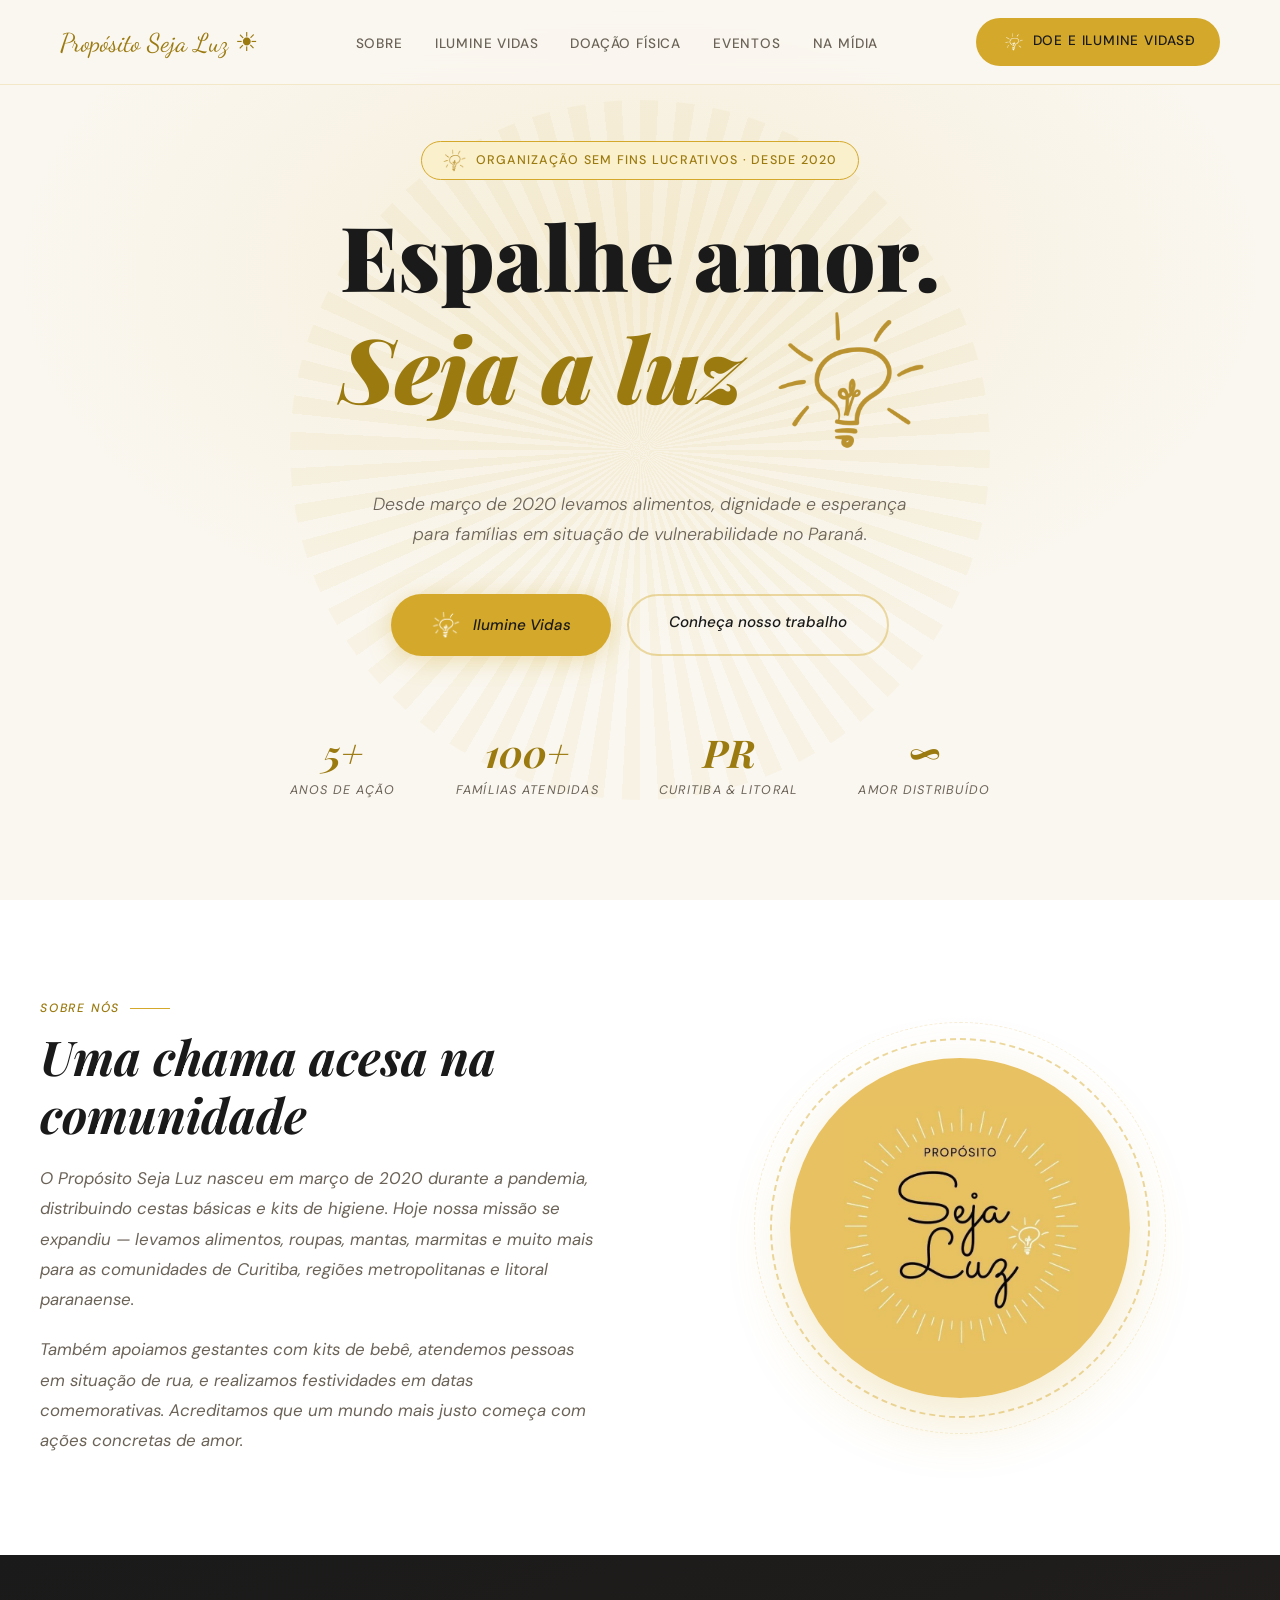
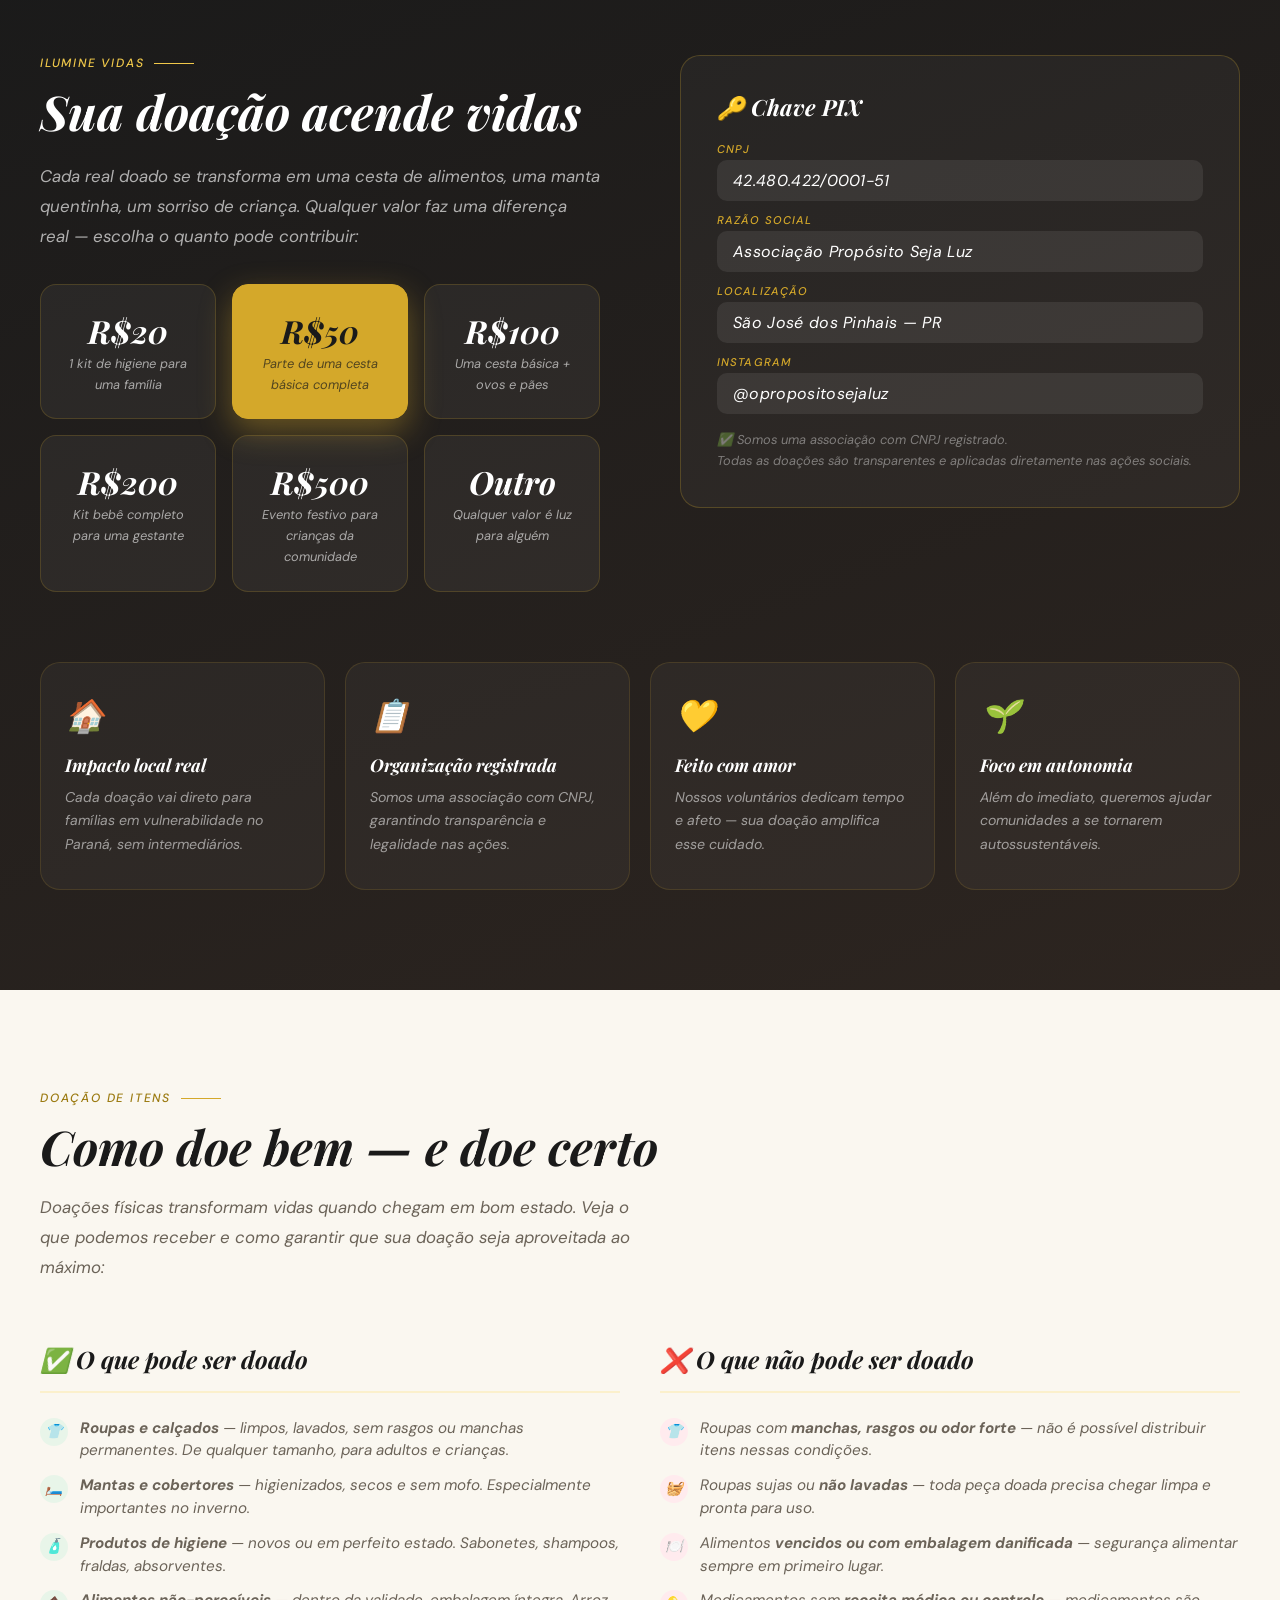
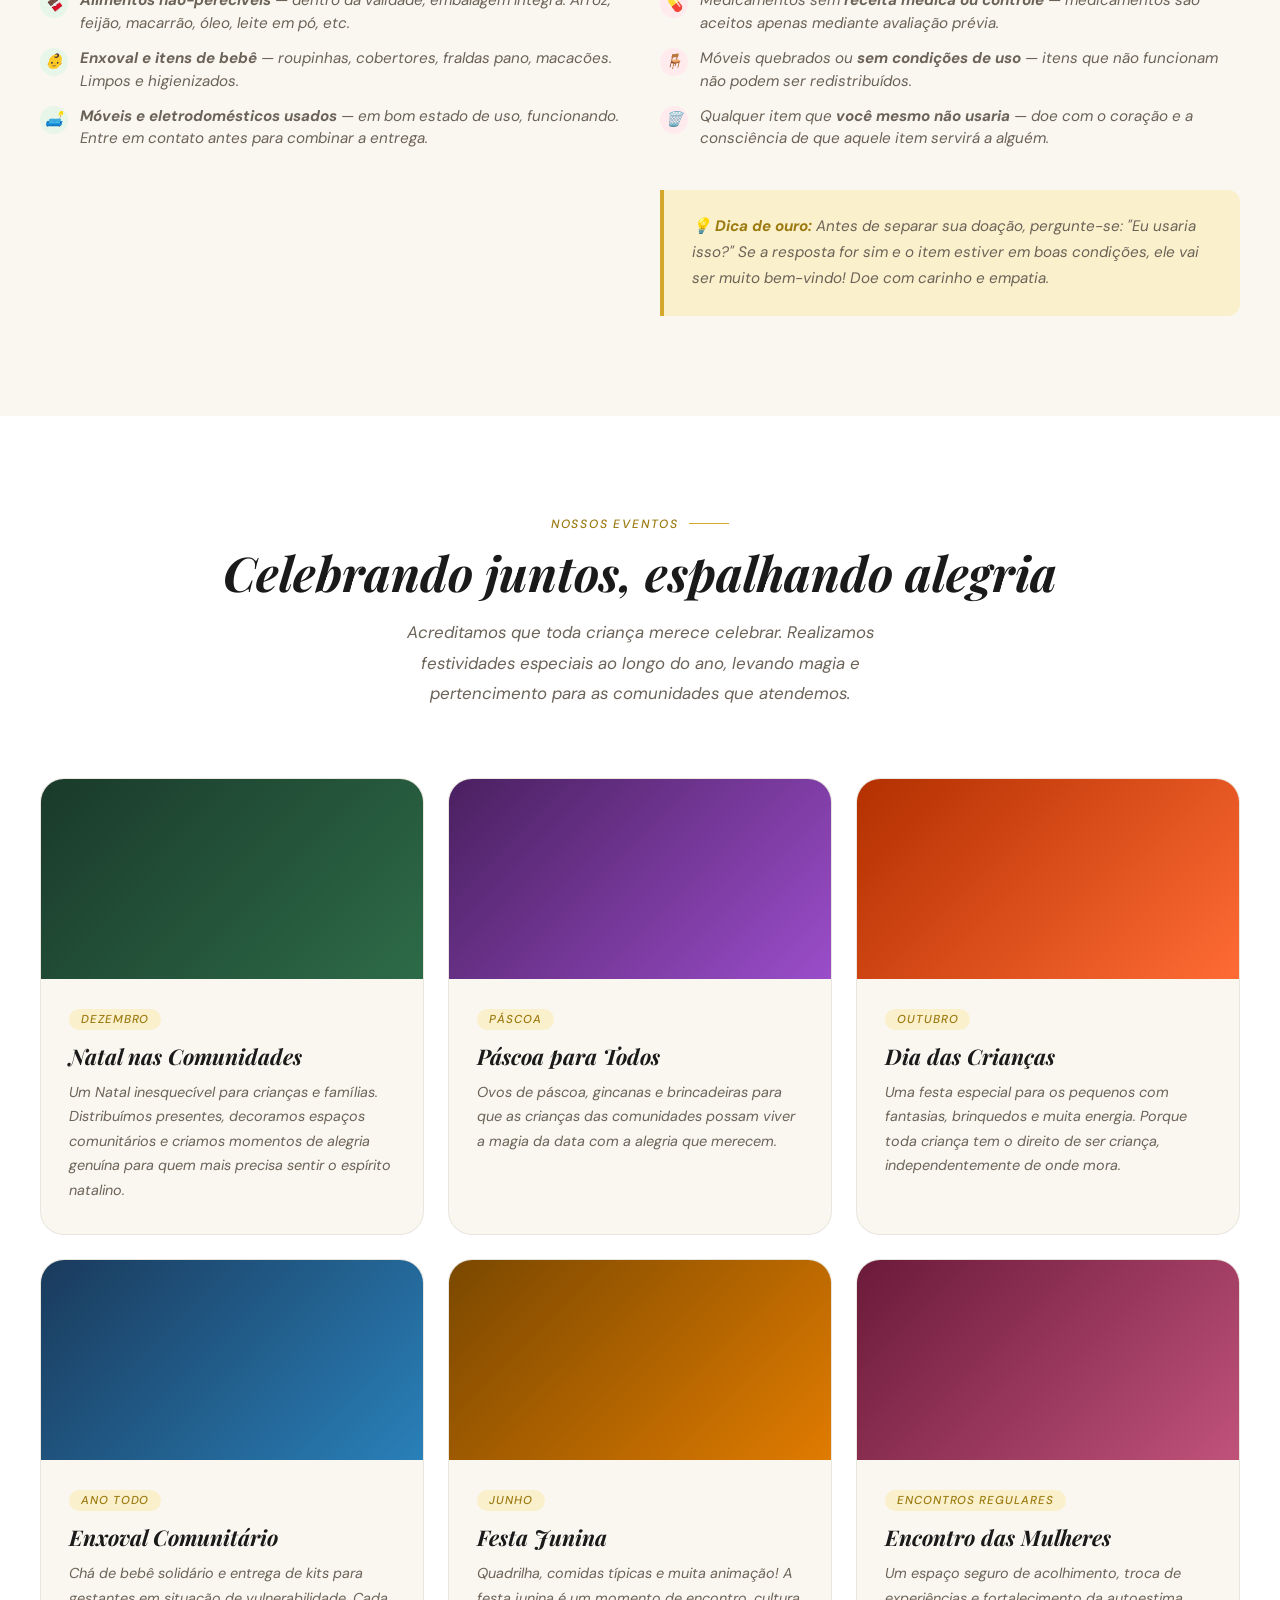
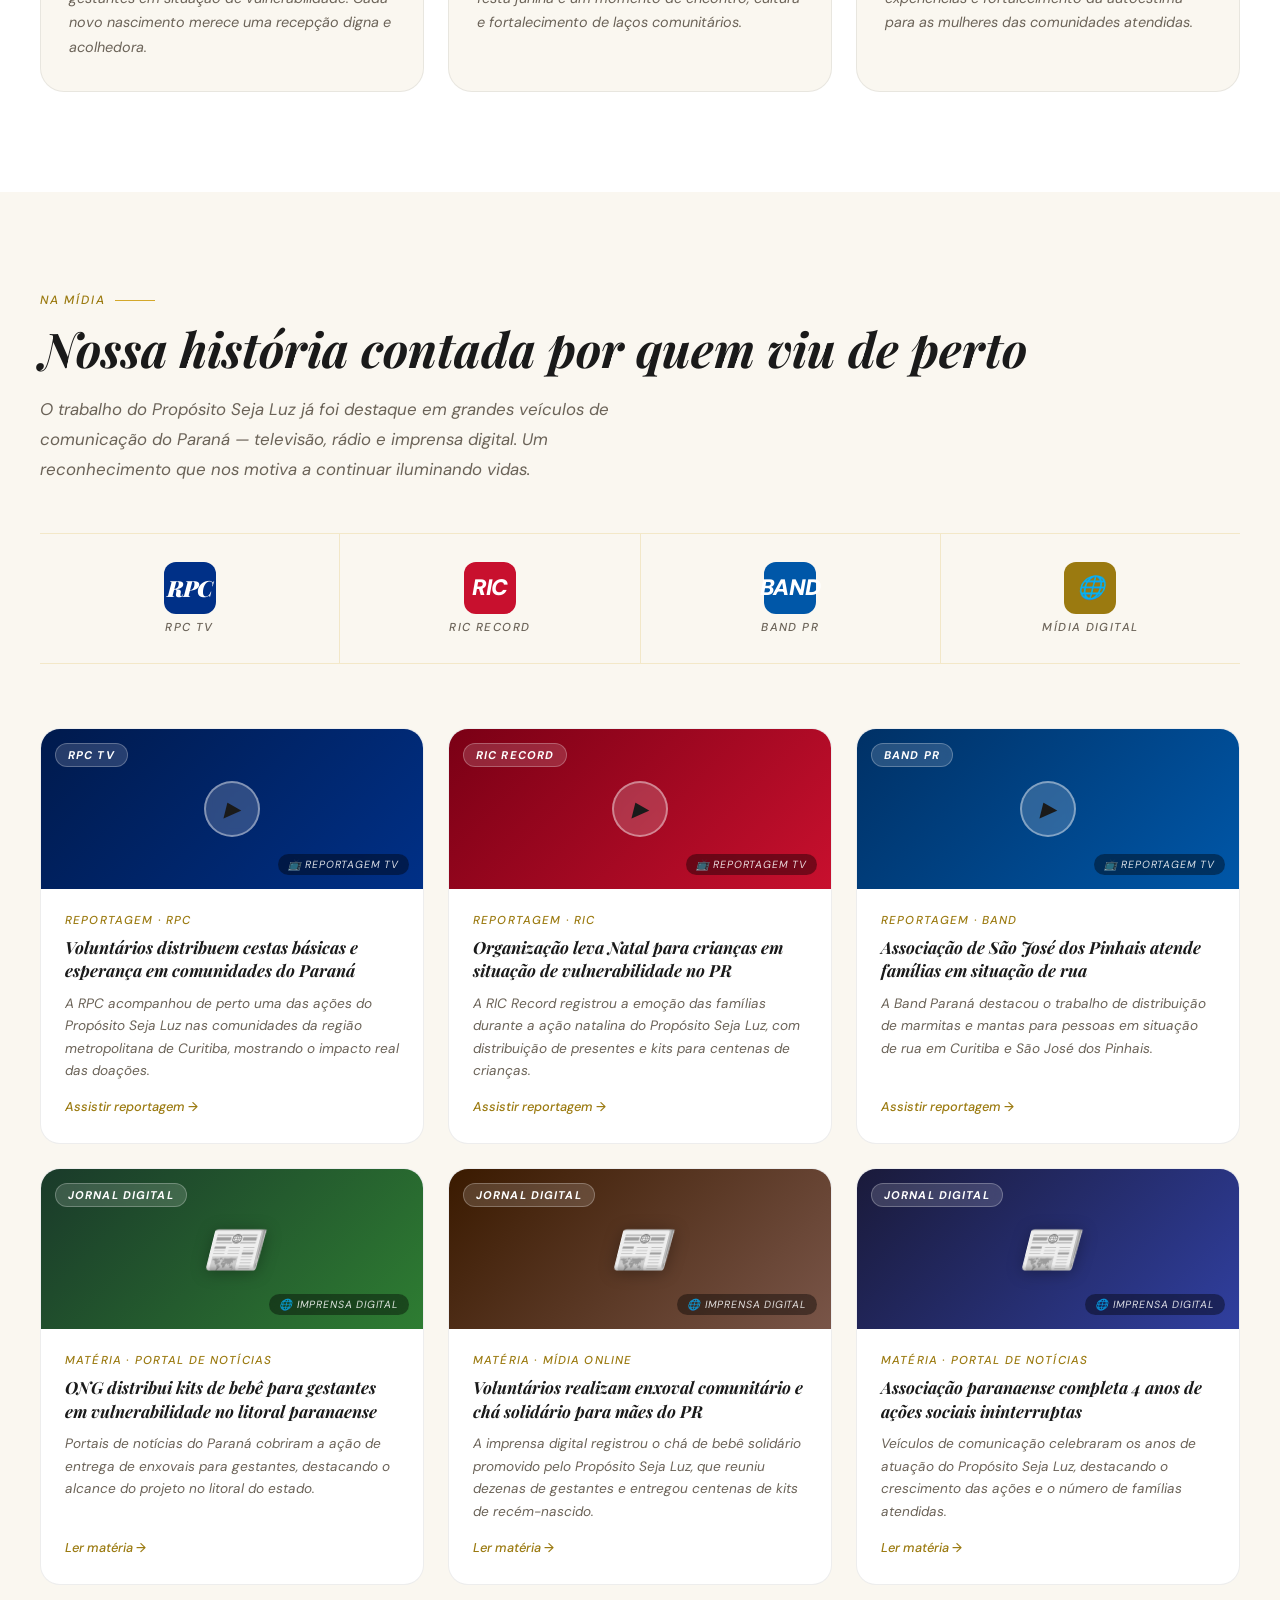
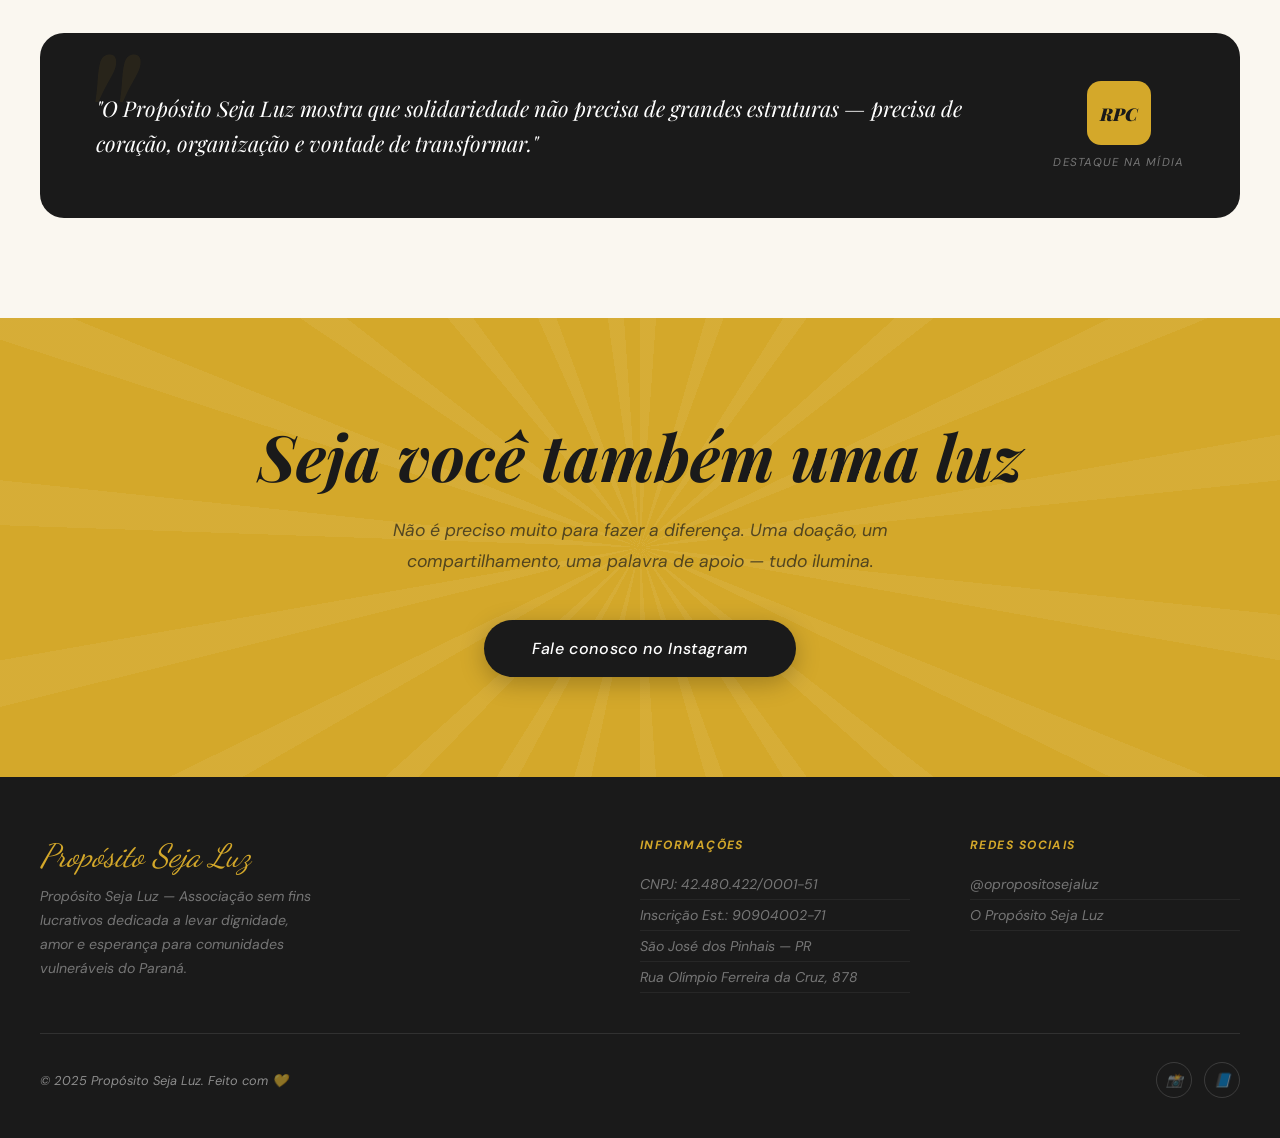
==== commit ca9fda0b: "text: change to doe e ilumine vidas" ====
--- a/index_old.html
+++ b/index_old.html
@@ -746,7 +746,7 @@
     <!--<svg class="svg-bulb" viewBox="0 0 24 24" fill="none" xmlns="http://www.w3.org/2000/svg"><path d="M12 2C8.13 2 5 5.13 5 9c0 2.38 1.19 4.47 3 5.74V17c0 .55.45 1 1 1h6c.55 0 1-.45 1-1v-2.26c1.81-1.27 3-3.36 3-5.74 0-3.87-3.13-7-7-7z" fill="currentColor" opacity="0.9"/><path d="M9 21c0 .55.45 1 1 1h4c.55 0 1-.45 1-1v-1H9v1z" fill="currentColor"/><line x1="9" y1="17" x2="15" y2="17" stroke="currentColor" stroke-width="1.5" stroke-linecap="round"/><line x1="12" y1="2" x2="12" y2="0.5" stroke="currentColor" stroke-width="1.5" stroke-linecap="round"/><line x1="4.22" y1="4.22" x2="3.1" y2="3.1" stroke="currentColor" stroke-width="1.5" stroke-linecap="round"/><line x1="19.78" y1="4.22" x2="20.9" y2="3.1" stroke="currentColor" stroke-width="1.5" stroke-linecap="round"/><line x1="2" y1="9" x2="0.5" y2="9" stroke="currentColor" stroke-width="1.5" stroke-linecap="round"/><line x1="22" y1="9" x2="23.5" y2="9" stroke="currentColor" stroke-width="1.5" stroke-linecap="round"/></svg> -->
   <img src="img/icon_bulb.png" class="svg-bulb" alt="lâmpada" 
   style="width:20px; height:20px; vertical-align:middle; margin:4px; filter: brightness(0) saturate(0%) invert(100%) sepia(0%) hue-rotate(50deg) brightness(600%);">
-  </span> doe aqui</a>
+  </span> doe e ilumine vidasð</a>
 </nav>
 
 <!-- HERO -->
